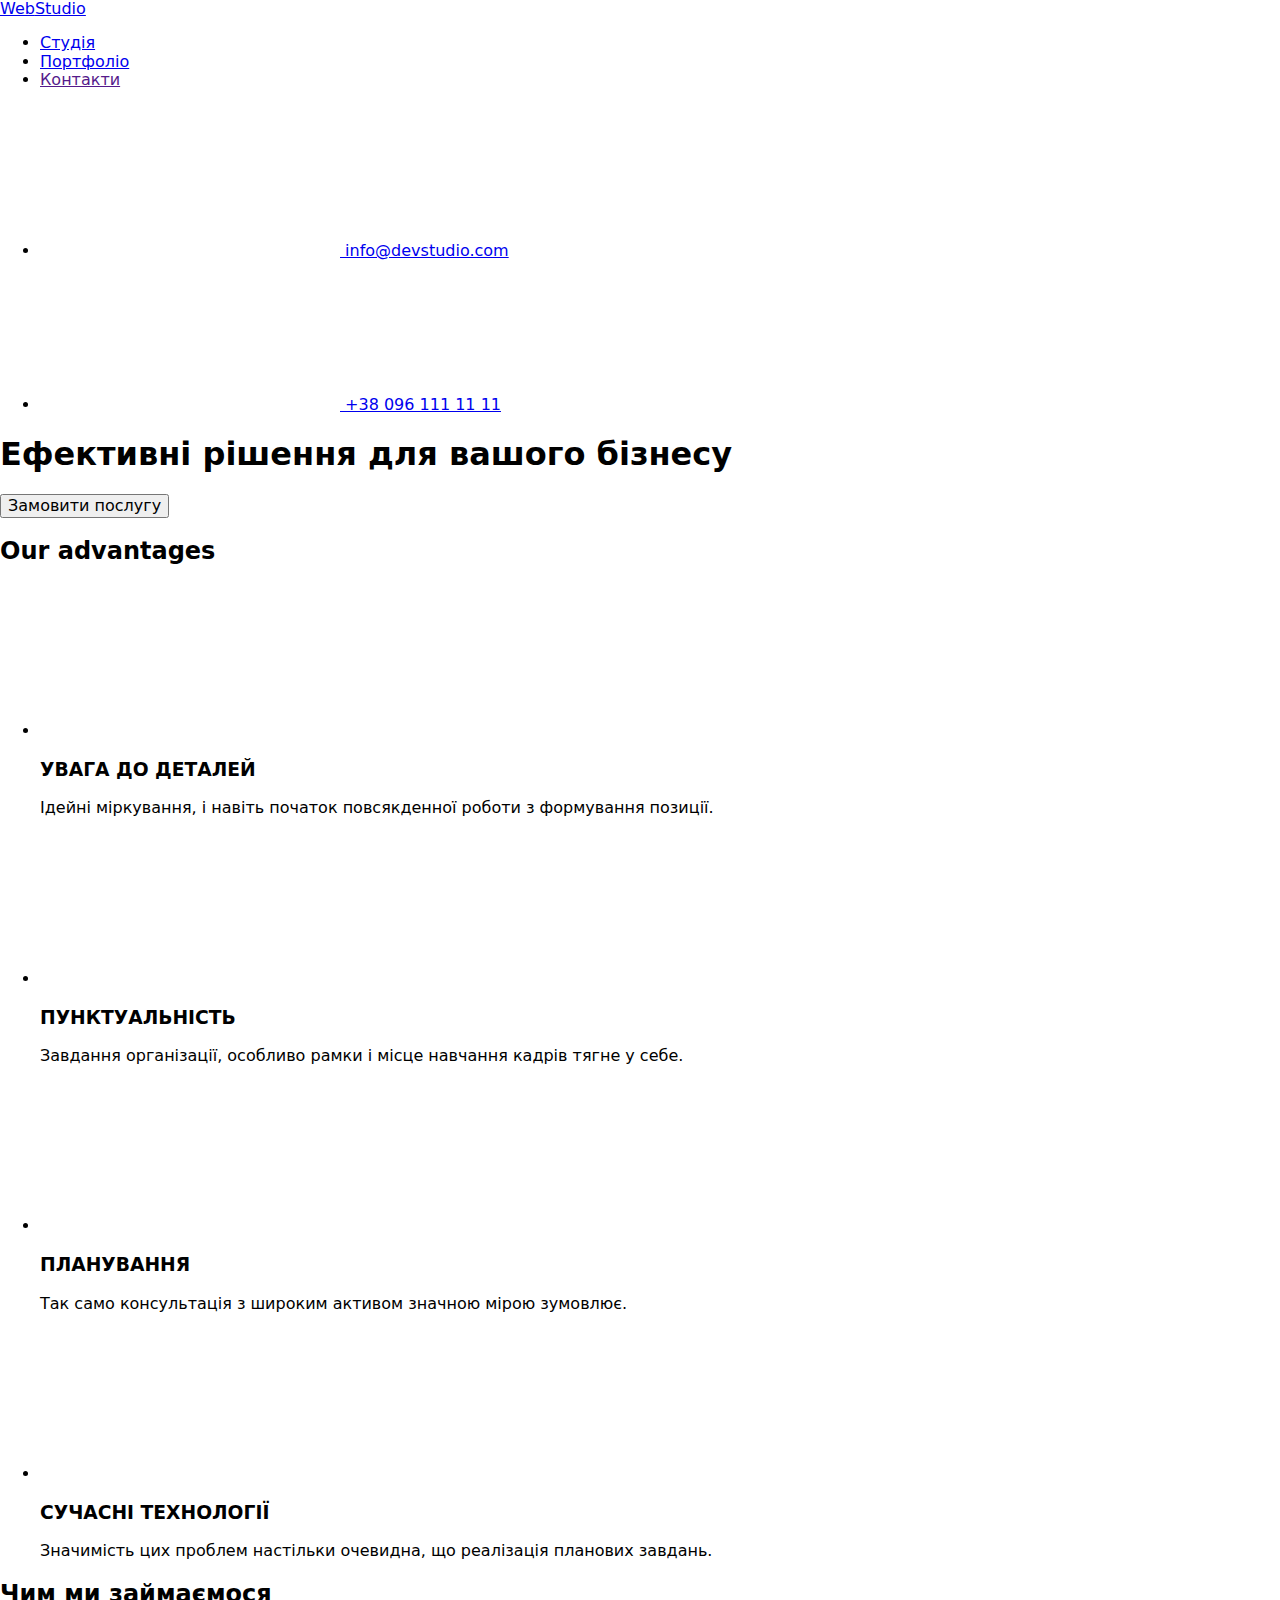
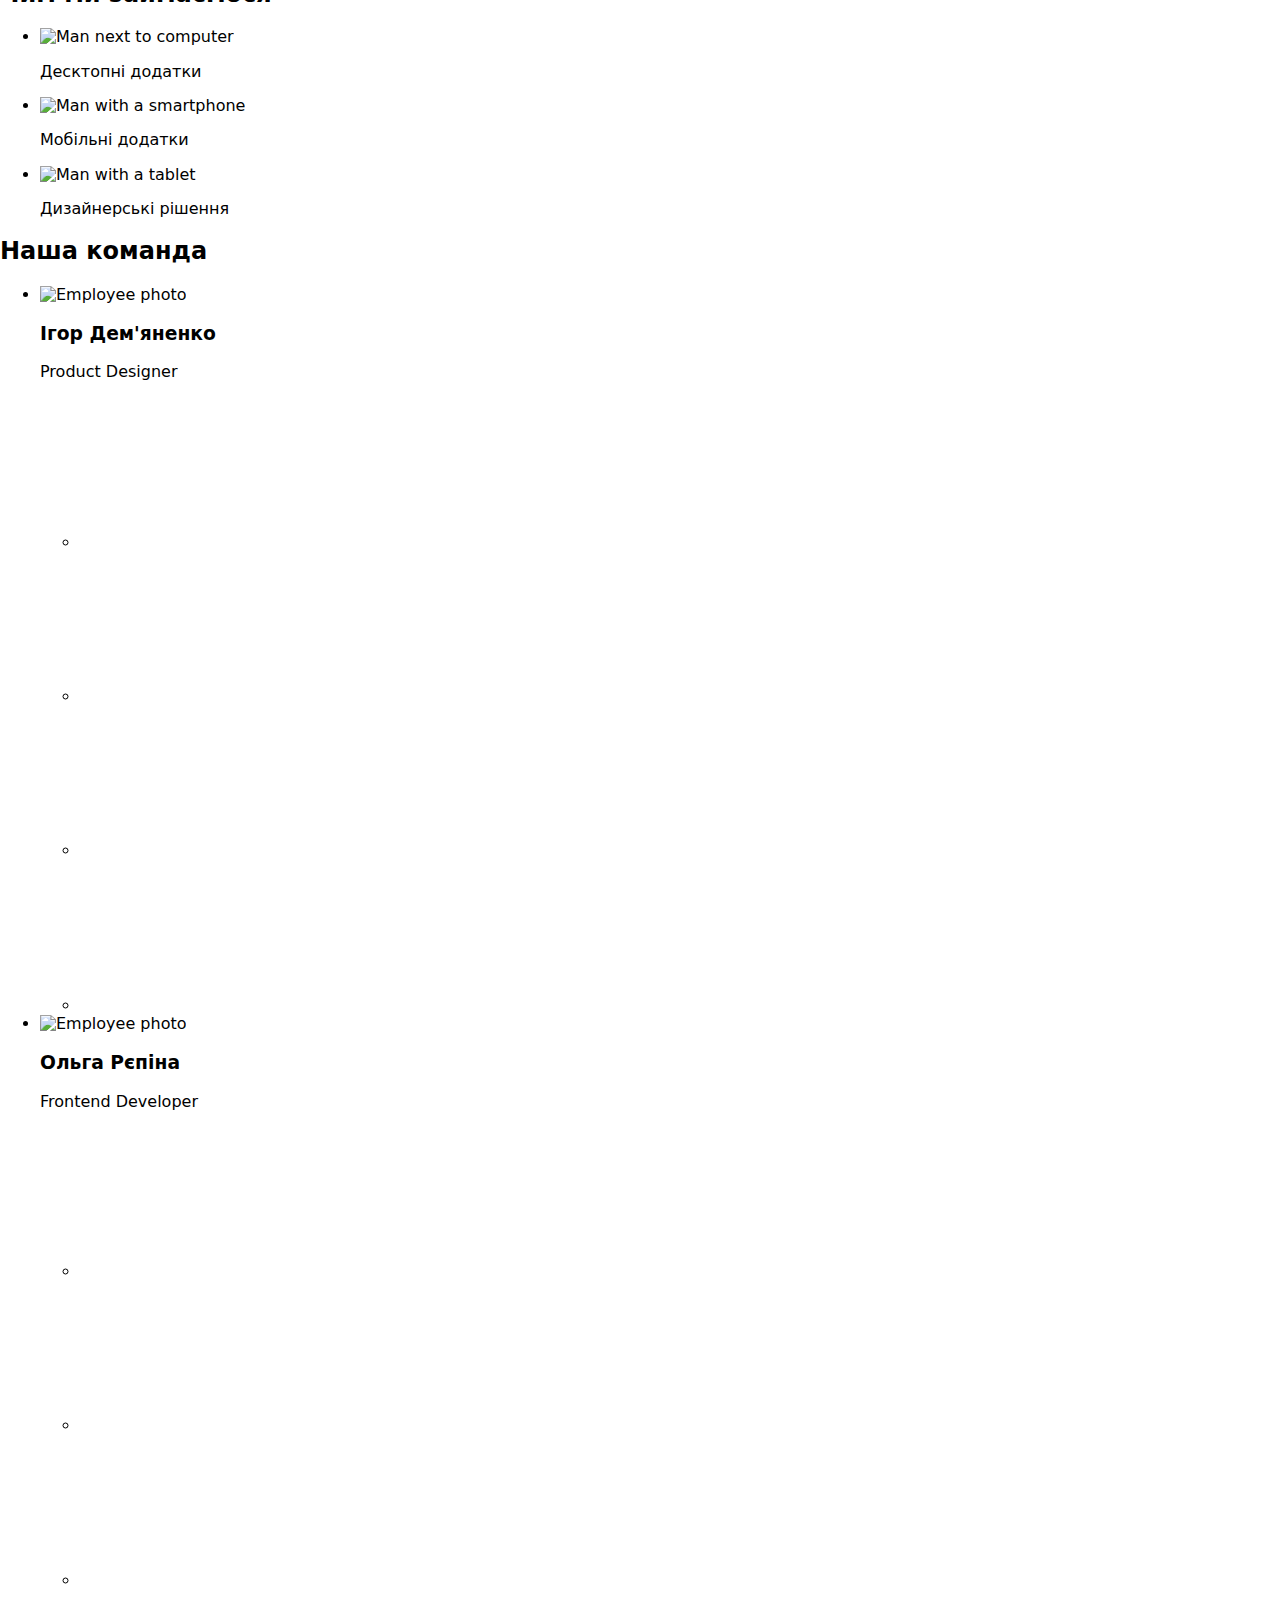
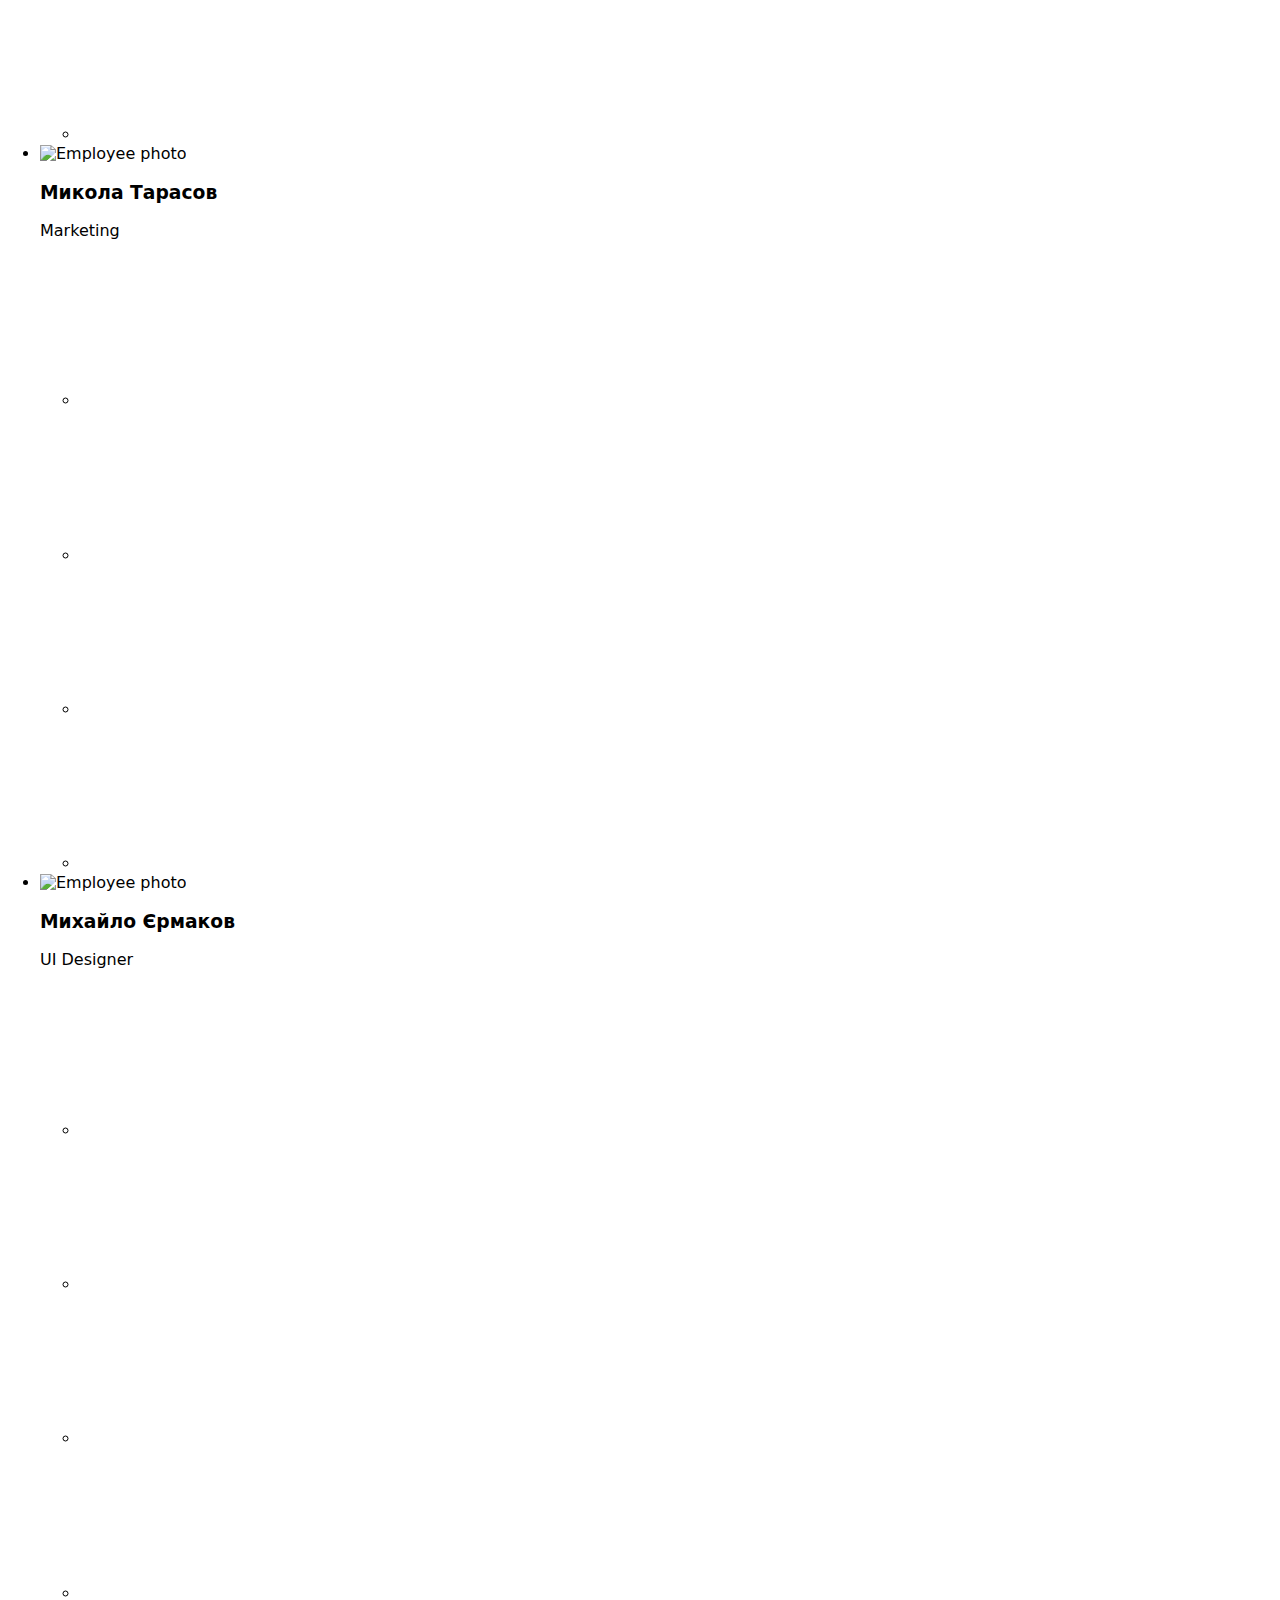
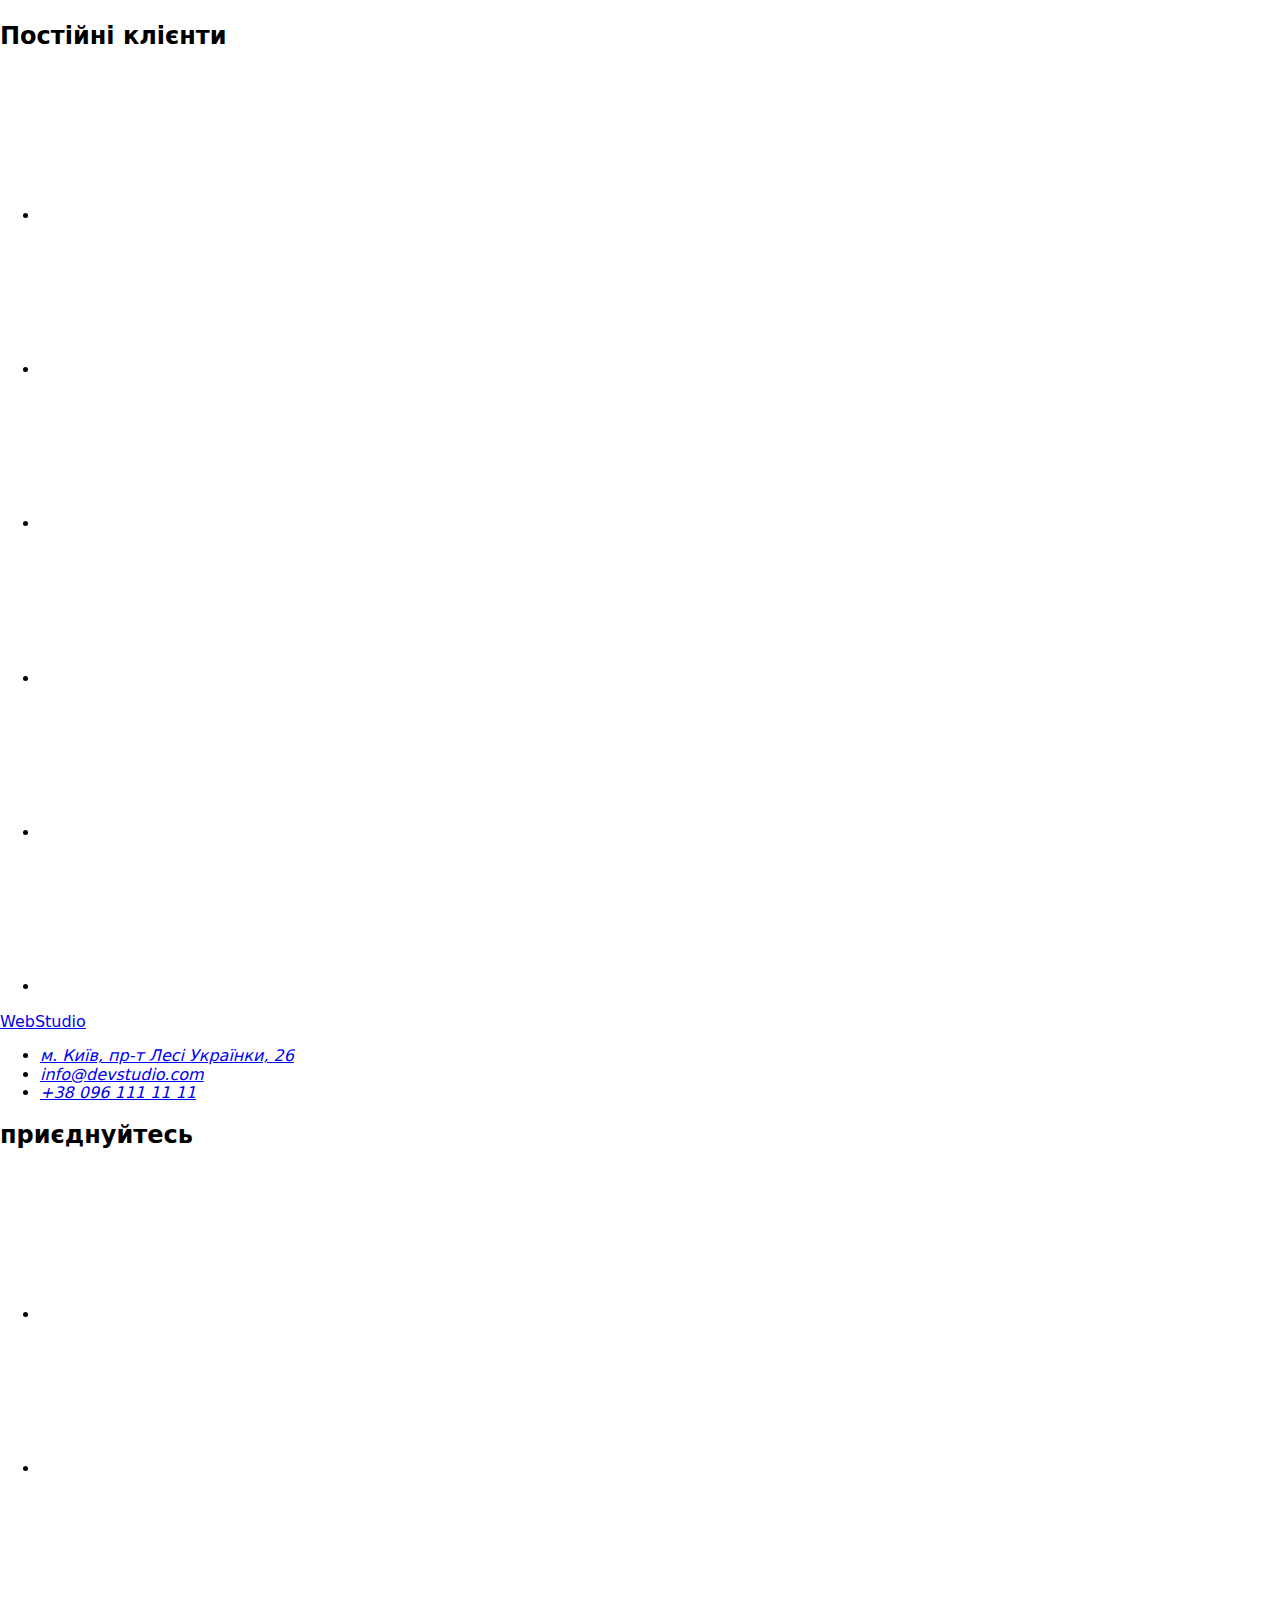
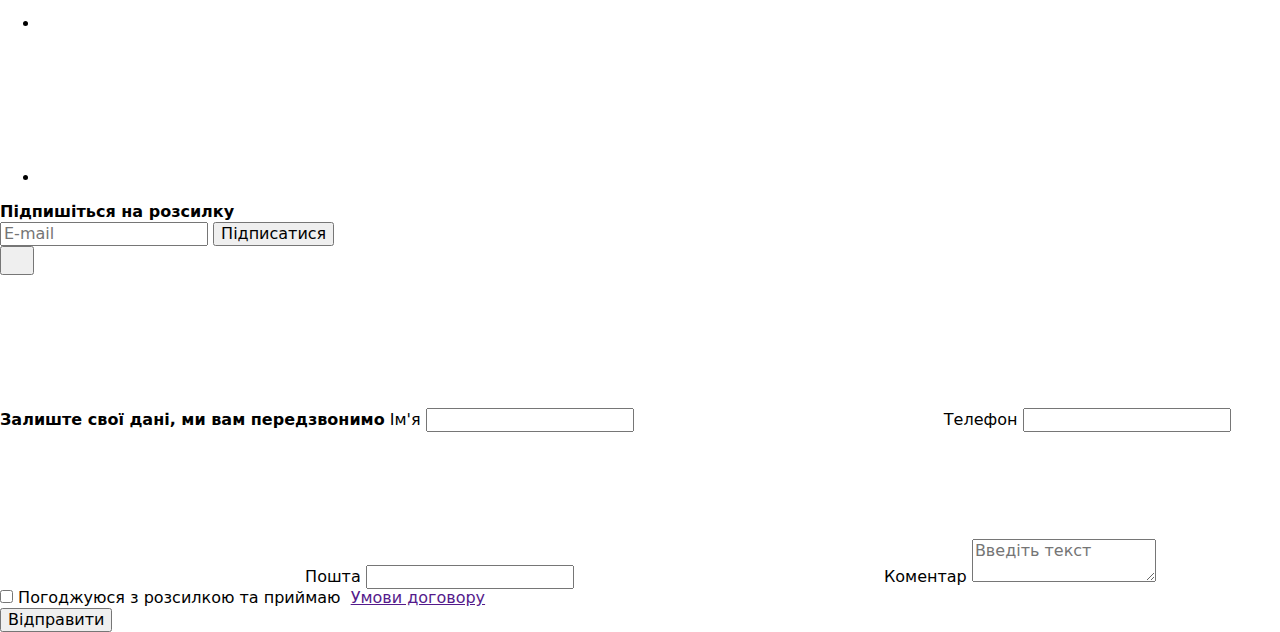
==== index.html @ a7a6271a "Add files via upload" ====
<!DOCTYPE html>
<html lang="uk">
  <head>
    <meta charset="UTF-8" />
    <meta http-equiv="X-UA-Compatible" content="IE=edge" />
    <meta name="viewport" content="width=device-width, initial-scale=1.0" />
    <title>Web Studio</title>
    <link href="https://fonts.googleapis.com/css2?family=Raleway:wght@700&family=Roboto:wght@400;500;700;900&display=swap" rel="stylesheet">
    <link rel="stylesheet" href="https://cdnjs.cloudflare.com/ajax/libs/modern-normalize/1.1.0/modern-normalize.min.css">
    <link rel="stylesheet" href="./css/styles.css">
  </head>
  <body>
    <header class="header">
      <div class="container flex-added">
      <nav class="flex-added">
          <a lang="en" class="logo" href="./index.html">Web<span class="logo-part">Studio</span></a>
        <ul class="nav-site">
          <li class="nav-site-item"><a class="nav-site-link current" href="./index.html">Студія</a></li>
          <li class="nav-site-item"><a class="nav-site-link" href="./portfolio.html">Портфоліо</a></li>
          <li class="nav-site-item"><a class="nav-site-link" href="">Контакти</a></li>
        </ul>
      </nav>
      <ul class="contacts">
        <li class="contacts-item"><a class="contacts-text" href="mailto:info@devstudio.com">
          <svg class="contacts-envelope">
            <use href="./images/sprite.svg#icon-icon-envelope"></use>
          </svg> 
          info@devstudio.com </a></li>
        <li class="contacts-item"><a class="contacts-text" href="tel:+380961111111">
          <svg class="contacts-smartphone">
            <use href="./images/sprite.svg#icon-icon-smartphone"></use>
          </svg>
          +38 096 111 11 11</a></li>
      </ul>
        </div>
    </header>
      
    <main>
      <section class="hero">
        <div class="container">
        <h1 class="hero-title">Ефективні рішення для вашого бізнесу</h1>
        <button class="hero-btn pointer" type="button" data-modal-open>Замовити послугу</button>
      </div>
      </section>

      <section class="advantages-section">
        <div class="container">
        <h2 class="section-title hidden">Our advantages</h2>
        
        <ul class="advantages">
          <li class="advantages-item">
            <div class="advantages-icons">
              <svg class="advantages-icons-item">
                <use href="./images/sprite.svg#icon-antenna-1-1"></use>
              </svg>
            </div>
          
            <h3 class="advantages-title">УВАГА ДО ДЕТАЛЕЙ</h3>
            <p class="advantages-text">
              Ідейні міркування, і навіть початок повсякденної роботи з
              формування позиції.
            </p>
          </li>
          <li class="advantages-item">
            <div class="advantages-icons">
              <svg class="advantages-icons-item">
                <use href="./images/sprite.svg#icon-icon-clock"></use>
              </svg>
            </div>
           
            <h3 class="advantages-title">ПУНКТУАЛЬНІСТЬ</h3>
            <p class="advantages-text">
              Завдання організації, особливо рамки і місце навчання кадрів тягне
              у себе.
            </p>
          </li>
          <li class="advantages-item">
            <div class="advantages-icons">
             <svg class="advantages-icons-item">
              <use href="./images/sprite.svg#icon-icon-diagram"></use>
             </svg>
            </div>
            <h3 class="advantages-title">ПЛАНУВАННЯ</h3>
            <p class="advantages-text">
              Так само консультація з широким активом значною мірою зумовлює.
            </p>
          </li>
          <li class="advantages-item">
              <div class="advantages-icons">
              <svg class="advantages-icons-item">
                 <use href="./images/sprite.svg#icon-icon-astronaut"></use>
               </svg>
            </div>
            <h3 class="advantages-title">СУЧАСНІ ТЕХНОЛОГІЇ</h3>
            <p class="advantages-text">
              Значимість цих проблем настільки очевидна, що реалізація планових
              завдань.
            </p>
          </li>
        </ul>
      </div>
      </section>

      <section class="section">
        <div class="container">
        <h2 class="section-title">Чим ми займаємося</h2>
        <ul class="deal-list">
          <li class="deal-list-item">
            <div class="deal-image-wrap">
              <img
              src="./images/img1.jpg"
              width="370"
              height="294"
              alt="Man next to computer"
            />
             <div class="deal-image-thumb">
               <p class="deal-image-text">Десктопні додатки</p>  
             </div>
            </div>
          </li>
          <li class="deal-list-item">
            <div class="deal-image-wrap">
            <img
              src="./images/img2.jpg"
              width="370"
              height="294"
              alt="Man with a smartphone "
            />
             <div class="deal-image-thumb">
              <p class="deal-image-text">Мобільні додатки</p>  
             </div>
            </div>
          </li>
          <li class="deal-list-item">
            <div class="deal-image-wrap">
            <img
              src="./images/img3.jpg"
              width="370"
              height="294"
              alt="Man with a tablet"
            />
             <div class="deal-image-thumb">
              <p class="deal-image-text">Дизайнерські рішення</p>  
             </div>
           </div>
          </li>
        </ul>
        </div>
      </section>
     
      <section class=" section team-sect">
        <div class="container">
        <h2 class="section-title title-team">Наша команда</h2>
        <ul class="team">
          <li class="team-item">
            <img class="team-image"
              src="./images/ph1.jpg"
              width="270"
              height="260"
              alt="Employee photo"
            />
            <div class="team-content">
              <h3 class="team-name">Ігор Дем'яненко</h3>
            <p class="team-position" lang="en">Product Designer</p>
             <ul class="team-icons">
              <li class="team-icons-item">
                <a class="team-icons-link" href="">
                  <svg class="icons-item-pict">
                    <use href="./images/sprite.svg#icon-instagram-2"></use>
                  </svg>
                </a>
              </li>
              <li class="team-icons-item">
                <a class="team-icons-link" href="">
                  <svg class="icons-item-pict">
                    <use href="./images/sprite.svg#icon-icon-twitter"></use>
                  </svg> 
                </a>
              </li>
              <li class="team-icons-item">
                <a class="team-icons-link" href=""><svg class="icons-item-pict">
                  <use href="./images/sprite.svg#icon-icon-facebook"></use>
                </svg> </a>
              </li>
              <li class="team-icons-item">
                <a class="team-icons-link" href=""><svg class="icons-item-pict">
                  <use href="./images/sprite.svg#icon-icon-linkedin"></use>
                </svg> </a>
              </li>
             </ul>
            </div>
          </li>
          
          <li class="team-item">
            <img class="team-image"
              src="./images/ph2.jpg"
              width="270"
              height="260"
              alt="Employee photo"
            />
            <div class="team-content">
              <h3 class="team-name">Ольга Рєпіна</h3>
            <p class="team-position" lang="en">Frontend Developer</p>
            <ul class="team-icons">
              <li class="team-icons-item">
                <a class="team-icons-link" href="">
                  <svg class="icons-item-pict">
                    <use href="./images/sprite.svg#icon-instagram-2"></use>
                  </svg>
                </a>
              </li>
              <li class="team-icons-item">
                <a class="team-icons-link" href="">
                  <svg class="icons-item-pict">
                    <use href="./images/sprite.svg#icon-icon-twitter"></use>
                  </svg> 
                </a>
              </li>
              <li class="team-icons-item">
                <a class="team-icons-link" href=""><svg class="icons-item-pict">
                  <use href="./images/sprite.svg#icon-icon-facebook"></use>
                </svg> </a>
              </li>
              <li class="team-icons-item">
                <a class="team-icons-link" href=""><svg class="icons-item-pict">
                  <use href="./images/sprite.svg#icon-icon-linkedin"></use>
                </svg> </a>
              </li>
            </ul>
           </div>
           </li>
          
         <li class="team-item">
            <img class="team-image"
              src="./images/ph3.jpg"
              width="270"
              height="260"
              alt="Employee photo"
            />
            <div class="team-content">
              <h3 class="team-name">Микола Тарасов</h3>
            <p class="team-position" lang="en">Marketing</p>
            <ul class="team-icons">
              <li class="team-icons-item">
                <a class="team-icons-link" href="">
                  <svg class="icons-item-pict">
                    <use href="./images/sprite.svg#icon-instagram-2"></use>
                  </svg>
                </a>
              </li>
              <li class="team-icons-item">
                <a class="team-icons-link" href="">
                  <svg class="icons-item-pict">
                    <use href="./images/sprite.svg#icon-icon-twitter"></use>
                  </svg> 
                </a>
              </li>
              <li class="team-icons-item">
                <a class="team-icons-link" href=""><svg class="icons-item-pict">
                  <use href="./images/sprite.svg#icon-icon-facebook"></use>
                </svg> </a>
              </li>
              <li class="team-icons-item">
                <a class="team-icons-link" href=""><svg class="icons-item-pict">
                  <use href="./images/sprite.svg#icon-icon-linkedin"></use>
                </svg> </a>
              </li>
            </ul>
           </div>
          </li>
         
          <li class="team-item">
            <img class="team-image"
              src="./images/ph4.jpg"
              width="270"
              height="260"
              alt="Employee photo"
            />
            <div class="team-content">
              <h3 class="team-name">Михайло Єрмаков</h3>
            <p class="team-position" lang="en">UI Designer</p>
             <ul class="team-icons">
              <li class="team-icons-item">
                <a class="team-icons-link" href="">
                  <svg class="icons-item-pict">
                    <use href="./images/sprite.svg#icon-instagram-2"></use>
                  </svg>
                </a>
              </li>
              <li class="team-icons-item">
                <a class="team-icons-link" href="">
                  <svg class="icons-item-pict">
                    <use href="./images/sprite.svg#icon-icon-twitter"></use>
                  </svg> 
                </a>
              </li>
              <li class="team-icons-item">
                <a class="team-icons-link" href=""><svg class="icons-item-pict">
                  <use href="./images/sprite.svg#icon-icon-facebook"></use>
                </svg> </a>
              </li>
              <li class="team-icons-item">
                <a class="team-icons-link" href=""><svg class="icons-item-pict">
                  <use href="./images/sprite.svg#icon-icon-linkedin"></use>
                </svg> </a>
              </li>
            </ul>
           </div>
          </li>
        </ul>
      </div>
      </section>
      
      <section class="section">
        <div class="container">
          <h2 class="section-title">Постійні клієнти</h2>
          <ul class="clients-list"> 
            <li class="clients-list-item">
              <a class="clients-list-link" href="">
                <svg class="item-logo">
                  <use href="./images/sprite.svg#icon-icon-client1"></use>
                </svg>
              </a>
            </li>
            <li class="clients-list-item">
              <a class="clients-list-link" href="">
                <svg class="item-logo">
                  <use href="./images/sprite.svg#icon-icon-client2"></use>
                </svg>
              </a>
            </li>
            <li class="clients-list-item">
              <a class="clients-list-link" href="">
                <svg class="item-logo">
                  <use href="./images/sprite.svg#icon-icon-client3"></use>
                </svg>
              </a>
            </li>
            <li class="clients-list-item">
              <a class="clients-list-link" href="">
                <svg class="item-logo">
                  <use href="./images/sprite.svg#icon-icon-client4"></use>
                </svg>
              </a>
            </li>
            <li class="clients-list-item">
              <a class="clients-list-link" href="">
                <svg class="item-logo">
                  <use href="./images/sprite.svg#icon-icon-client5"></use>
                </svg>
              </a>
            </li>
            <li class="clients-list-item">
              <a class="clients-list-link" href="">
                <svg class="item-logo">
                  <use href="./images/sprite.svg#icon-icon-client6"></use>
                </svg>
              </a>
            </li>
          </ul>
        </div>
     </section>
    </main>

    <footer class="footer">
      <div class="container footer-main ">
        <div class="footer-contacts">
          <a lang="en" class="logo footer-logo " href="./index.html">Web<span class="logo-part-bottom">Studio</span></a>
          <address>  
          <ul class="adress-list">
              <li class="adress-list-item">
                <a class="address-location"
                  href="https://goo.gl/maps/1TbnPT3aEC4T48xM6"
                  target="_blank"
                  rel="noopener noreferrer"
                  > м. Київ, пр-т Лесі Українки, 26</a
                >
              </li>
              <li class="adress-list-item"><a class="address-mail" href="mailto:info@devstudio.com">info@devstudio.com</a></li>
              <li class="adress-list-item"><a class="address-tel" href="tel:+380961111111">+38 096 111 11 11</a></li>
            </ul>
          </address>
        </div>
        <div class="footer-social">
          <h2 class="footer-social-title">приєднуйтесь</h2>
          <ul class="footer-social-list">
            <li class="footer-social-item">
              <a href="" class="footer-social-link">
                <svg class="footer-social-logo">
                  <use href="./images/sprite.svg#icon-instagram-2"></use>
                </svg>
              </a>
            </li>
            <li class="footer-social-item">
              <a href="" class="footer-social-link">
                <svg class="footer-social-logo">
                  <use href="./images/sprite.svg#icon-icon-twitter"></use>
                </svg>
              </a>
            </li>
            <li class="footer-social-item">
              <a href="" class="footer-social-link">
                <svg class="footer-social-logo">
                  <use href="./images/sprite.svg#icon-icon-facebook"></use>
                </svg>
              </a>
            </li>
            <li class="footer-social-item">
              <a href="" class="footer-social-link">
                <svg class="footer-social-logo">
                  <use href="./images/sprite.svg#icon-icon-linkedin"></use>
                </svg>
              </a>
            </li>
          </ul>
        </div>
        <div class="footer-subscribe">
        <b class="footer-subscribe-call"> Підпишіться на розсилку</b>
        <form class="footer-form">
            <input class="footer-form-input" type="email" name="subscribe-email" placeholder="E-mail">
          <button class="footer-form-btn" type="submit">
            Підписатися</button>
        </form>
      </div>
    </div> 
    </footer>
                                      <!-- backdrop modal window -->
<div class="backdrop is-hidden" data-modal>
  <div class="modal">
   <button type="button" class="modal-close-btn"  data-modal-close >
     <svg class="modal-close-icon" width="18" height="18"> 
      <use href="./images/sprite.svg#icon-close-black"></use>
     </svg>
   </button>
   <form class="form-contact">
    <b class="form-title">Залиште свої дані, ми вам передзвонимо</b>
    <label class="form-field">
     <span class="form-contact-inscription">Ім'я</span>
     <span class="form-field-input-wrapper">
     <input class="form-input" name="user-name" type="text" required>
     <svg class="form-input-icon">
       <use href="./images/sprite.svg#icon-person-black-18dp-1"></use>
     </svg>
     </span>
    </label>
     <label class="form-field">
       <span class="form-contact-inscription">Телефон</span>
       <span class="form-field-input-wrapper">
       <input class="form-input" name="user-tel" type="tel">
       <svg class="form-input-icon">
         <use href="./images/sprite.svg#icon-phone-black-18dp-1"></use>
       </svg>
       </span> 
     </label>
     <label class="form-field">
       <span class="form-contact-inscription">Пошта</span>
       <span class="form-field-input-wrapper">
       <input class="form-input" name="user-email" type="email">
       <svg class="form-input-icon">
         <use href="./images/sprite.svg#icon-email-black-18dp-1"></use>
       </svg>
     </span>
     </label>
    <label class="form-field-message">
     <span class="form-contact-inscription">Коментар</span>
     <textarea class="form-user-message" name="user-message" placeholder="Введіть текст"></textarea>
    </label>
    <div class="form-agreement-wrapper">
     <input class="form-agreement-input hidden" id="form-agreement" name="user-policy" type="checkbox" value="Погоджуюсь" required>
     <label class="form-agreement-field" for="form-agreement">
       <span class="form-agreement-text">Погоджуюся з розсилкою та приймаю&nbsp; <a href=""><span class="form-agreement-text-part">Умови договору</span></a></span>
     </label>
   </div>
  
     <button type="submit" class="form-btn pointer">
       Відправити
     </button>
   </form>
  </div>
</div>
<script src="./js/modal.js"></script>
  </body>
</html>
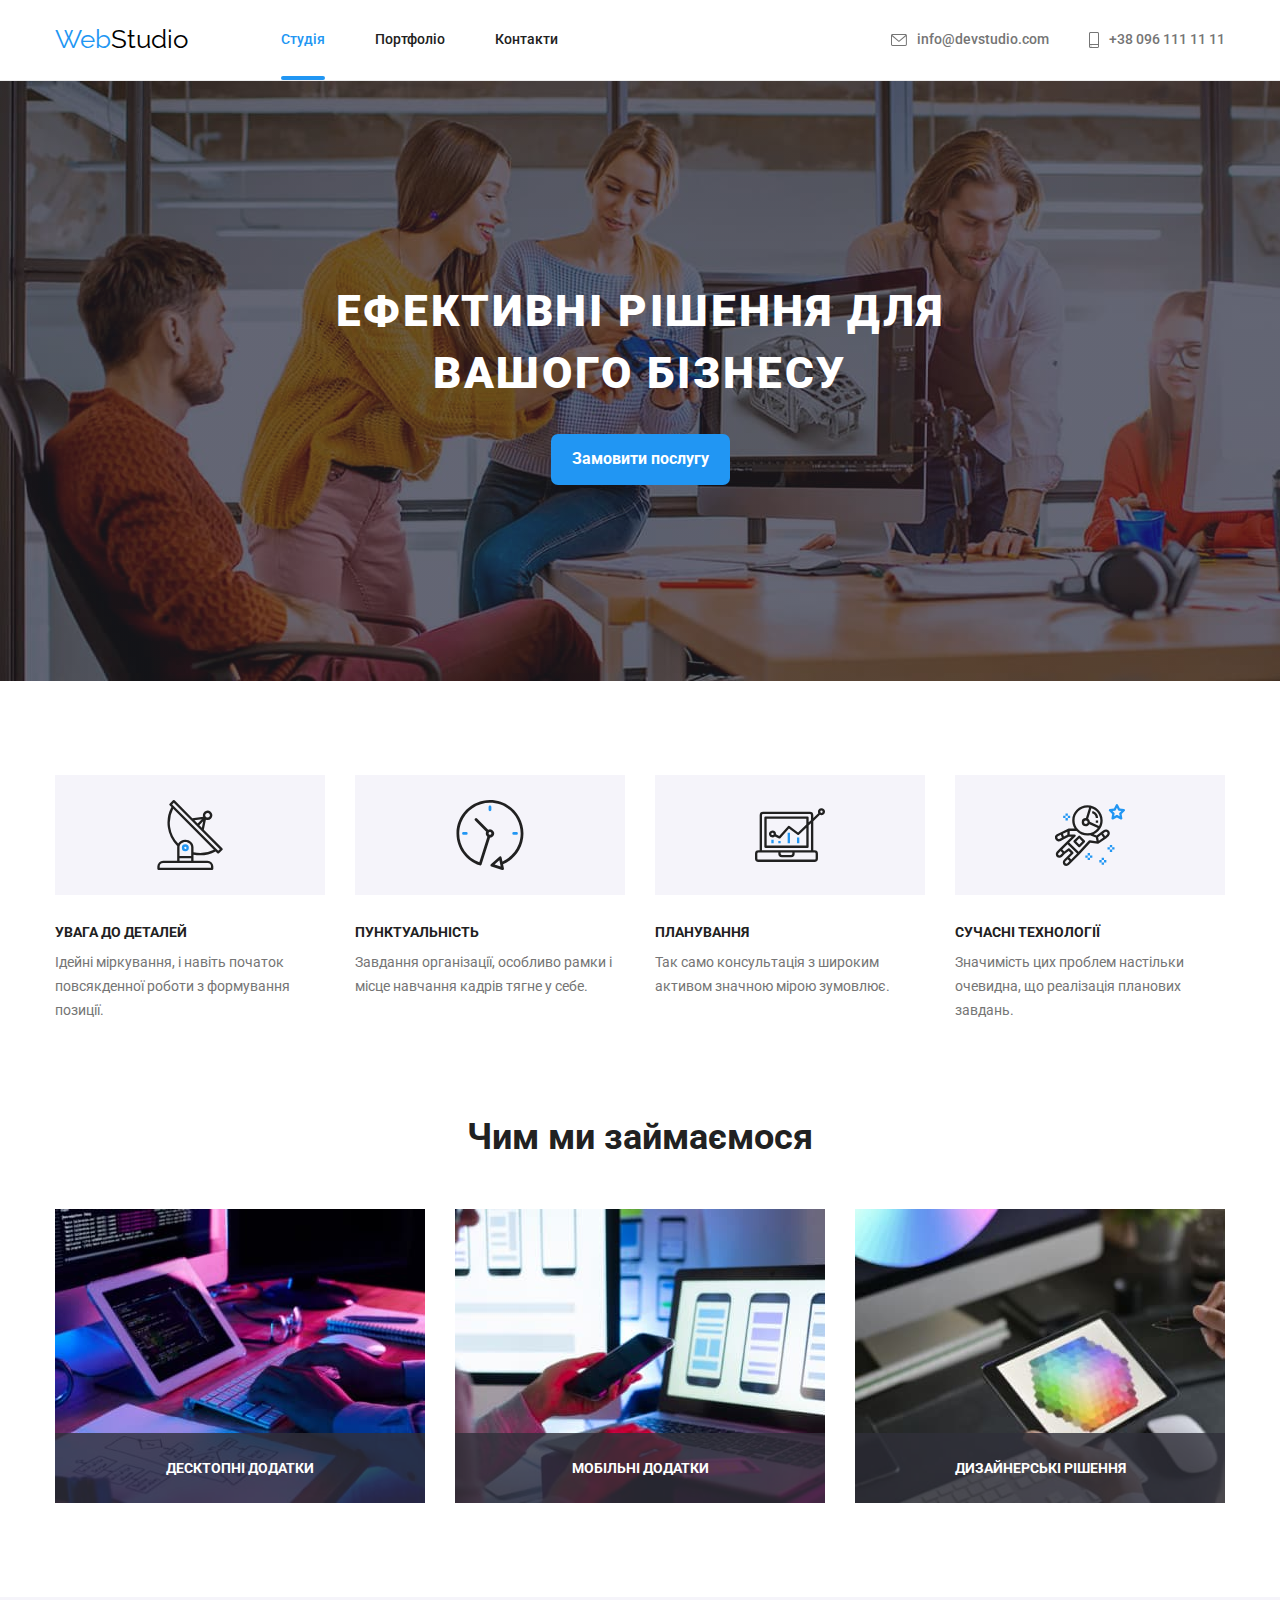
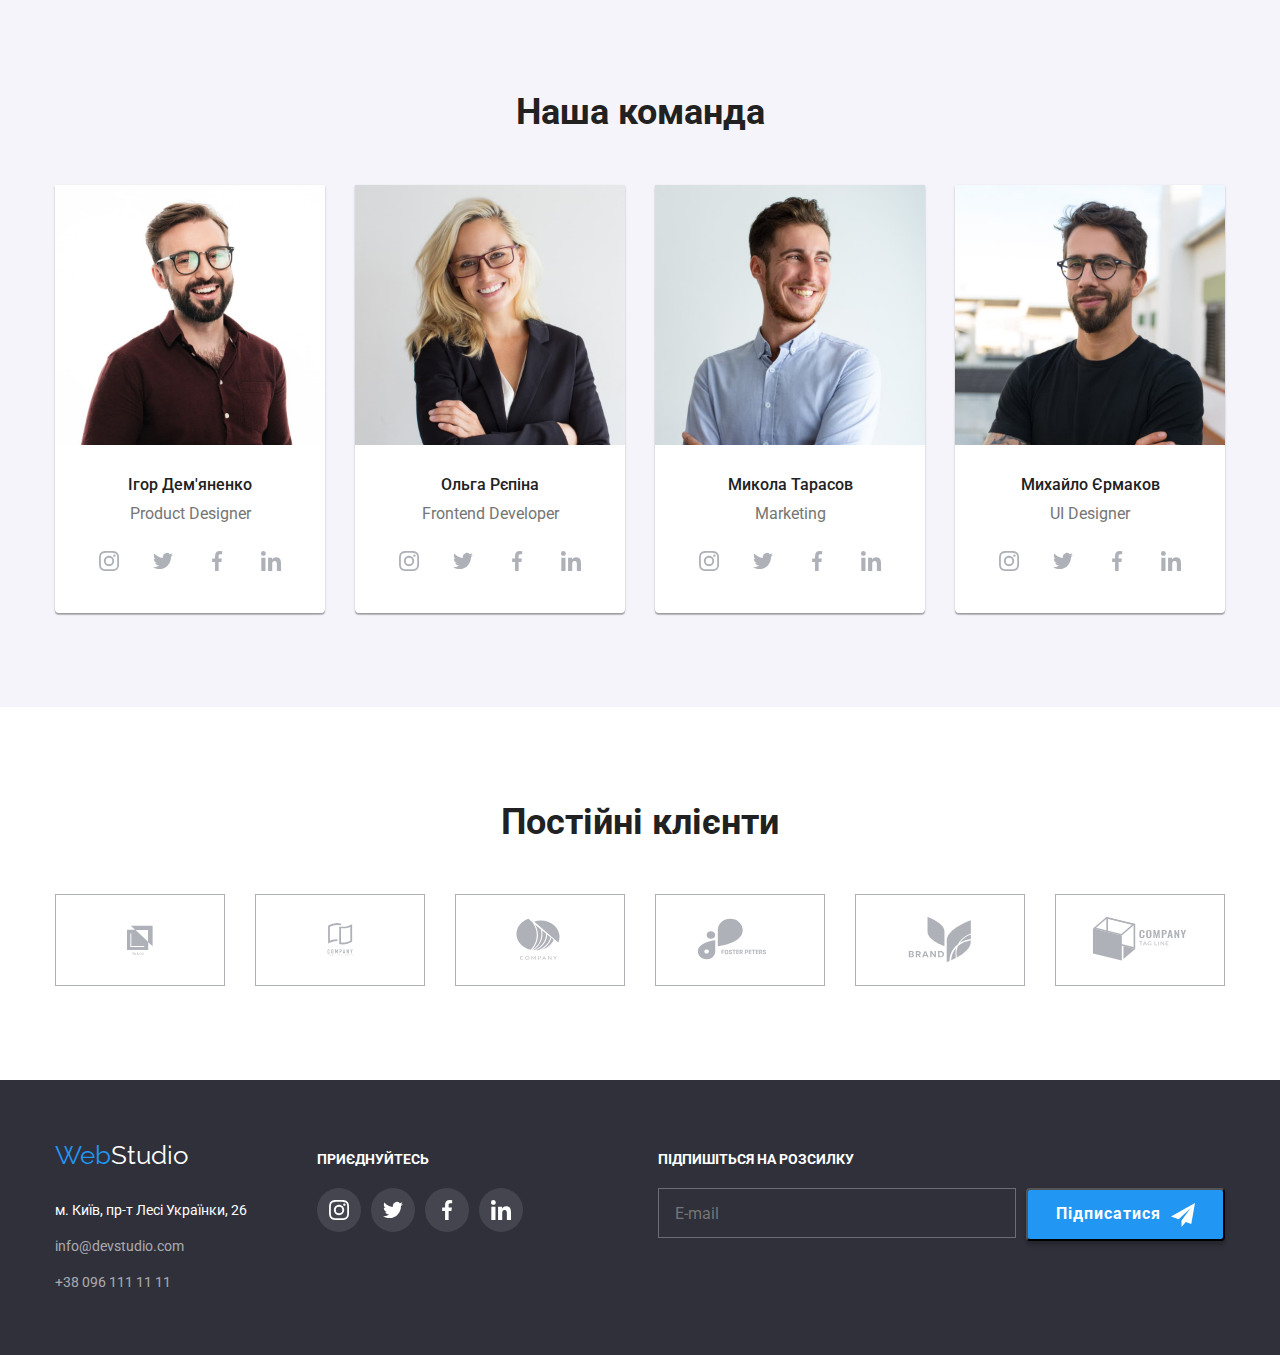
==== commit d33f5bd1: "bem" ====
--- a/index.html
+++ b/index.html
@@ -148,9 +148,9 @@
         </div>
       </section>
      
-      <section class=" section team-sect">
-        <div class="container">
-        <h2 class="section-title title-team">Наша команда</h2>
+      <section class="section-team">
+        <div class="section-team__container">
+        <h2 class="section-team__title">Наша команда</h2>
         <ul class="team">
           <li class="team-item">
             <img class="team-image"
@@ -310,8 +310,10 @@
         </ul>
       </div>
       </section>
-      
-      <section class="section">
+                            <!-- En of team section -->
+     
+     
+                            <section class="section">
         <div class="container">
           <h2 class="section-title">Постійні клієнти</h2>
           <ul class="clients-list"> 
--- a/css/styles.css
+++ b/css/styles.css
@@ -0,0 +1,905 @@
+/* main color #757575;
+  */
+/* seconady color #212121;
+*/
+/* white  #FFFFFF */
+/* accent */
+/* blue  #2196F3 */
+:root {
+--primary-text-color: #757575;
+--secondary-text-color: #212121;
+--accent-text-color: #2196F3;
+--white-color: #ffffff;  
+}
+body {
+background-color: #FFFFFF;
+color: var(--primary-text-color);
+font-family: 'Roboto', sans-serif;
+}
+p, ul, ol,
+h1,
+h2,
+h3,
+h4,
+h5,
+h6 {
+  margin-top: 0;
+  margin-bottom: 0;
+ }
+ul {
+  list-style: none;
+  padding: 0;
+  margin: 0;
+}
+img {
+  display: block;
+}
+.pointer {
+  cursor: pointer;
+}
+.flex-added { 
+  display: flex;
+  align-items: center;
+} 
+
+                                     /* header */
+.header {
+  border-bottom: 1px solid #ececec;
+}   
+.logo {
+display:inline-block;
+font-family: 'Raleway', sans-serif;
+font-size: 26px;
+line-height: 1.2;
+color: var(--accent-text-color);
+text-decoration: none;
+}
+.logo-part {
+color: #000000; 
+}
+.nav-site {
+  display:flex;
+  margin-left: 93px;
+}
+
+.nav-site-item:not(:last-child) {
+  margin-right: 50px;
+}
+.contacts-envelope {
+width: 16px;
+height: 12px;
+margin-right: 10px;
+transition: fill 250ms cubic-bezier(0.4, 0, 0.2, 1);
+fill: currentColor;
+}
+.contacts-envelope:hover, 
+.contacts-envelope:focus {
+  fill: var(--accent-text-color);
+}  
+.contacts-smartphone {
+  width: 10px;
+  height: 16px;
+  margin-right: 10px;
+  transition: fill 250ms cubic-bezier(0.4, 0, 0.2, 1);
+  fill: currentColor;
+}
+.contacts-smartphone:hover,
+.contacts-smartphone:focus {
+fill: var(--accent-text-color);
+}
+.nav-site-link {
+position: relative;
+display: block;  
+padding-top: 32px;
+padding-bottom: 32px;
+font-family: inherit; 
+font-weight: 500;
+font-size: 14px;
+line-height: 1.14;
+color: var(--secondary-text-color);
+transition: color 250ms cubic-bezier(0.4, 0, 0.2, 1);
+text-decoration:none;
+}
+
+.nav-site-link::after {
+  position: absolute;
+  left: 0;
+  bottom: 0;
+  content: "";
+  display: block;
+  width: 100%;
+  height: 4px;
+  background-color: var(--accent-text-color);
+  border-radius: 2px;
+  opacity: 0;
+}
+
+.nav-site-link.current::after {
+opacity: 1;
+}
+.nav-site-link:hover, 
+.nav-site-link:focus  {
+color: var(--accent-text-color);
+}
+.current {
+  color: var(--accent-text-color);
+}
+.contacts {
+  display: flex;
+  margin-left: auto;
+  }
+  /* .contacts .contacts-item + .contacts-item {
+margin-left: 40px;
+  } */
+  .contacts > li:not(:last-child)
+  {margin-right: 40px;
+  }
+.contacts-text {
+  display: flex;
+  align-items: center;
+  font-weight: 500;
+  font-size: 14px;
+  line-height: 1.14;
+  color: var(--primary-text-color);
+  transition: color 250ms cubic-bezier(0.4, 0, 0.2, 1);
+  text-decoration:none;
+}
+.contacts-text:hover, 
+.contacts-text:focus {
+  color: var(--accent-text-color);
+}  
+
+.container {
+  margin: 0 auto;
+  padding-left: 15px;
+  padding-right: 15px;
+  width: 1200px;
+}
+ 
+                                   /* main  */
+.hero { 
+  margin-right: auto;
+  margin-left: auto;
+  padding-top: 200px;
+  padding-bottom: 200px;
+  background-image: linear-gradient(rgba(47, 48, 58, 0.4),
+  rgba(47, 48, 58, 0.4)), url(../images/hero-background.jpg);
+background-color: #212121;
+  text-align: center;
+max-width: 1600px;
+height: 600px;
+/* background-size: или через ширину;??? */
+}  
+.section {
+  padding-top: 94px;
+  padding-bottom: 94px;
+}                                   
+.hero-title {
+  width: 696px;
+  /* text-align: center; */
+  margin: 0 auto 30px;
+font-weight: 900;
+font-size: 44px;
+line-height: 1.4;
+color: #FFFFFF;
+letter-spacing: 0.06em;
+text-transform: uppercase;
+}
+.hero-btn {
+  display: inline-block;
+  padding: 10px 20px;
+  margin-top: 0;
+  margin-bottom: 0;
+  /* height: 50px; */
+  font-family: inherit;
+  font-weight: 700;
+  font-size: 16px;
+  line-height: 1.8;
+  color: var(--white-color);
+  background-color: var(--accent-text-color);
+  border: 1px solid transparent;
+  border-radius: 7px;
+  }
+  .advantages-section {
+    padding-top: 94px;
+    padding-bottom: 0;
+  }
+.section-title {
+  margin-top: 0;
+  margin-bottom: 50px;
+  font-weight: 700;
+  font-size: 36px;
+  line-height: 1.2;
+  color: var(--secondary-text-color);
+  text-align: center; 
+}
+.hidden {
+  position: absolute;
+  width: 1px;
+  height: 1px;
+  margin: -1px;
+  border: 0;
+  padding: 0;
+  white-space: nowrap;
+  clip-path: inset(100%);
+  clip: rect(0 0 0 0);
+  overflow: hidden;
+}
+.advantages {
+  display: flex;
+}
+.advantages .advantages-item + .advantages-item {
+  margin-left: 30px;
+}
+.advantages-item {
+width: 270px;
+}
+.advantages-icons {
+  display: flex;
+  object-fit: contain;
+  justify-content: center;
+  align-items: center;
+  width: 270px;
+  height: 120px;
+  margin-bottom: 30px;
+  background-color: #F5F4FA;
+}
+.advantages-icons-item {
+  width: 70px;
+  height: 70px;
+}
+
+.advantages-title {
+  /* background-color: #fff; */
+  margin-top: 0;
+  margin-bottom: 10px;
+  font-weight: 700;
+  font-size: 14px;
+  line-height: 1.14;
+  color: var(--secondary-text-color);
+  text-transform: uppercase; 
+}
+.advantages-text {
+  margin-bottom: 0px;
+  margin-top: 0;
+  font-size: 14px;
+  line-height: 1.7; 
+}
+
+.deal-list {
+  display: flex;
+  justify-content: center;
+}
+.deal-image-wrap {
+  position: relative;
+}
+.deal-image-thumb {
+  position: absolute;
+  display: flex;
+  left: 0;
+  bottom: 0;
+  justify-content: center;
+ align-items: center;
+  width: 370px;
+  height: 70px;
+  background-color: rgba(47, 48, 58, 0.8);;
+}
+.deal-image-text{
+font-family: 'Roboto';
+font-style: normal;
+font-weight: 700;
+font-size: 14px;
+line-height: 1.15;
+text-align: center;
+text-transform: uppercase;
+color: rgba(255, 255, 255, 1);
+}
+.deal-list-item:not(:last-child) {
+margin-right: 30px;
+}
+
+/* .team-sect {background-color: #F5F4FA;
+  margin-right: auto;
+  margin-left: auto;
+}  */
+/* .title-team {
+  margin-top: 0;
+  margin-bottom: 50px;
+  } */
+  .team {
+    display: flex;
+    justify-content: center;
+    margin-top: 0;
+  }
+  .team-item {
+    background-color: #ffffff;
+    box-shadow: 0px 1px 3px rgba(0, 0, 0, 0.12), 0px 1px 1px rgba(0, 0, 0, 0.14), 0px 2px 1px rgba(0, 0, 0, 0.2);
+    border-radius: 0px 0px 4px 4px;
+  }
+  .team-item:not(:last-child) {
+    margin-right: 30px;
+  }
+  .team-image {
+    margin-top: 0;
+    margin-bottom: 0;
+  }
+  .team-content {
+    padding-top: 30px;
+    padding-bottom: 30px;
+  }
+  
+.team-name {
+  margin-top: 0;
+  margin-bottom: 10px;
+  font-weight: 500;
+  font-size: 16px;
+  line-height: 1.2;
+  color: var(--secondary-text-color);
+  text-align: center;
+}
+.team-position {
+  margin-top: 0;
+  margin-bottom: 16px;
+  font-size: 16px;
+  line-height: 1.2;
+  text-align: center;
+}
+.team-icons {
+  display: flex;
+  margin: 0 auto;
+  width: 206px;
+  height: 44px;
+}
+.team-icons-item {
+  display: flex;
+  width: 44px;
+  height: 44px;
+  justify-content: center;
+  align-items: center;
+
+}
+.team-icons-item + .team-icons-item {
+  margin-left: 10px;
+}
+.team-icons-link {
+  display: flex;
+  width: 100%;
+  height: 100%;
+  justify-content: center;
+  align-items: center;
+  border-radius: 50%;
+  transition: background-color 250ms cubic-bezier(0.4, 0, 0.2, 1);
+}
+.team-icons-link:hover,
+.team-icons-link:focus {
+  background-color: var(--accent-text-color);
+}
+.icons-item-pict {
+width: 20px;
+height: 20px;
+fill: #AFB1B8;
+transition: fill 250ms cubic-bezier(0.4, 0, 0.2, 1);
+}
+.team-icons-link:hover .icons-item-pict,
+.team-icons-link:focus .icons-item-pict {
+  fill: #ffffff;
+}
+
+.clients-list {
+  display:flex;
+}
+.clients-list-item {
+  display: flex;
+ justify-content: center;
+  align-items: center;
+  width: 170px;
+  height: 92px;
+  border-radius: 5px;
+}
+.clients-list-item + .clients-list-item {
+  margin-left: 30px;
+}
+.clients-list-link {
+  display: flex;
+  width: 100%;
+  height: 100%;
+  border: 1px solid #AFB1B8;
+  align-items: center;
+  justify-content: center;
+  fill: #AFB1B8;
+  transition: border 250ms cubic-bezier(0.4, 0, 0.2, 1),
+  fill 250ms cubic-bezier(0.4, 0, 0.2, 1);
+  }
+  .clients-list-link:hover,
+  .clients-list-link:focus {
+fill: var(--accent-text-color);
+border: 1px solid #2196F3;
+  }
+.item-logo {
+  width: 106px;
+  height: 60px;
+}
+
+                             /* footer */
+.footer {
+  padding-top: 60px;
+  padding-bottom: 60px;
+ background-color: #2F303A;} 
+ .footer-main {
+  display: flex;
+  align-items:baseline;
+ }
+.footer-logo {
+ margin-top: 0;
+ margin-bottom: 28px; 
+}   
+.footer-contacts {
+  margin-right: 70px;
+}
+.footer-social-title {
+  margin-bottom: 20px;
+font-family: 'Roboto';
+font-style: normal;
+font-weight: 700;
+font-size: 14px;
+line-height: 1.14;
+text-transform: uppercase;
+color:var(--white-color)
+}
+.footer-social-list {
+  display: flex;
+  margin: auto auto;
+  width: 206px;
+  height: 44px;
+}
+.footer-social-item {
+  display: flex;
+  width: 44px;
+  height: 44px;
+  justify-content: center;
+  align-items: center;
+}
+.footer-social-item + .footer-social-item {
+  margin-left: 10px;
+}
+.footer-social-link {
+background-color: rgba(255, 255, 255, 0.1);
+display: flex;
+justify-content: center;
+align-items: center;
+width: 100%;
+height: 100%;
+transition: background-color 250ms cubic-bezier(0.4, 0, 0.2, 1);
+border-radius: 50%;
+}
+.footer-social-link:hover,
+.footer-social-link:focus {
+  background-color: var(--accent-text-color);
+}
+
+.footer-social-logo {
+  width: 20px;
+  height: 20px;
+  fill: #FFFFFF;
+}
+.adress-list-item:not(:last-child) {
+margin-bottom: 12px;
+}                              
+.address-location {
+  margin-bottom: 12px;
+  font-style: normal;
+  font-weight: 400;
+  font-size: 14px;
+  line-height: 1.7;
+  color: var(--white-color);
+  text-decoration: none;
+}
+.logo-part-bottom {
+  color: #FFFFFF;
+}
+.address-mail,
+.address-tel {
+  font-style: normal;
+  font-size: 14px;
+  line-height: 1.7;
+  color: rgba(255, 255, 255, 0.6);
+  text-decoration: none;
+}
+.footer-subscribe {
+  margin-left: auto;
+}
+.footer-subscribe-call {
+  display: inline-block;
+  margin-bottom: 20px;
+  font-style: normal;
+font-weight: 700;
+font-size: 14px;
+line-height: 1.14;
+
+text-transform: uppercase;
+color: #FFFFFF;
+}
+.footer-form {
+  display: flex;
+  /* align-items: flex-end; */
+}
+.footer-form-input {
+  margin-right: 10px;
+  padding-left: 16px;
+  width: 358px;
+  height: 50px;
+  font-style: normal;
+font-weight: 400;
+font-size: 16px;
+line-height: 1.2;
+color: rgba(255, 255, 255, 0.6);
+background-color: rgba(47, 48, 58, 1);
+border: 1px solid rgba(255, 255, 255, 0.3);
+}
+
+.footer-form-btn {
+  display: flex;
+  padding: 10px 28px;
+  font-style: normal;
+  font-weight: 700;
+  font-size: 16px;
+  line-height: 1.8;
+  align-items: center;
+  text-align: center;
+  letter-spacing: 0.06em;
+  color: #FFFFFF;
+  background-color: #2196F3;
+  box-shadow: 0px 4px 4px rgba(0, 0, 0, 0.25);
+border-radius: 4px;
+cursor: pointer;
+}
+.footer-form-btn::after {
+  content: "";
+  margin-left: 10px;
+  width: 24px;
+  height: 24px;
+  background-image: url(../images/icon\ send.svg);
+}
+
+                              /* portolio */                              
+
+.filter {
+  display: flex;
+  justify-content: center;
+  margin-bottom: 50px;
+} 
+ .filter .filter-item + .filter-item {
+    margin-left: 8px;
+  }                               
+.filter-btn {
+ padding: 6px 22px; 
+ font-weight: 500;
+ font-size: 16px;
+ line-height: 1.6;
+ color: var(--secondary-text-color);
+ /* text-align: center;???????????????????*/
+ background-color: #F5F4FA;
+ transition: color 250ms cubic-bezier(0.4, 0, 0.2, 1),
+ background-color 250ms cubic-bezier(0.4, 0, 0.2, 1),
+ box-shadow 250ms cubic-bezier(0.4, 0, 0.2, 1);
+ border: none;
+ border-radius: 4px;
+}
+.filter-btn:hover,
+.filter-btn:focus {
+  color: var(--white-color);
+  background-color: var(--accent-text-color);
+  box-shadow: 0px 3px 1px rgba(0, 0, 0, 0.1),
+   0px 1px 2px rgba(0, 0, 0, 0.08), 0px 2px 2px
+    rgba(0, 0, 0, 0.12);
+}
+.cards {
+  display: flex;
+  flex-wrap: wrap;
+}                   
+.cards a {
+  text-decoration: none;
+}  
+.cards-item {
+  margin-right: 30px;
+  margin-bottom: 30px;
+  width: 370px;
+}
+.cards-item:nth-child(3n) {
+  margin-right: 0;
+}
+.cards-item:nth-last-child(-n+3) {
+  margin-bottom: 0;
+}
+.cards-link {
+  display: block;
+  width: 100%;
+  height: 100%;
+  transition: box-shadow 250ms cubic-bezier(0.4, 0, 0.2, 1);
+}
+.cards-link:hover,
+.cards-link:focus {
+box-shadow: 0px 4px 4px rgba(0, 0, 0, 0.25);
+}
+.cards-image-wrap {
+position: relative;
+overflow: hidden;
+}
+.cards-image-wrap-thumb {
+  position: absolute;
+  left:0;
+  bottom:0;
+  top: 100%;
+  opacity: 0;
+  width: 370px;
+  height: 294px;
+  transform: translateY(100%);
+  background-color: rgba(33, 150, 243, 0.9);
+  transition: opacity 250ms cubic-bezier(0.4, 0, 0.2, 1),
+  transform 250ms cubic-bezier(0.4, 0, 0.2, 1);
+}
+.cards-link:hover .cards-image-wrap-thumb {
+opacity: 1;
+transform: translateY(-100%);
+}
+.cards-image-wrap-text {
+display: inline-block;
+padding: 63px 24px;
+color: rgba(255, 255, 255, 1);
+font-family: Roboto;
+font-size: 18px;
+font-weight: 400;
+line-height: 1.6;
+text-align: left;
+}
+.cards-content {
+padding-top: 20px;
+padding-right: 24px;
+padding-bottom: 20px;
+padding-left: 24px;
+border-right: 1px solid #eeeeee ;
+border-bottom: 1px solid #eeeeee ;
+border-left: 1px solid #eeeeee ;
+}
+.cards-disc {
+  margin-top: 0;
+ margin-bottom: 4px;
+ margin-left: 0;
+ font-weight: 700;
+ font-size: 18px;
+ line-height: 2;
+ color: var(--secondary-text-color);
+}
+.cards-text {
+  margin-left: 0;
+  font-size: 16px;
+  line-height: 1.9;
+  color: var(--primary-text-color);
+}
+           /* ::backdrop button  */
+.backdrop {
+  position: fixed;
+  top: 0;
+  left: 0;
+  width: 100vw;
+  height: 100vh;
+  scale: 1;
+  background-color: rgb(0, 0, 0, 0.2);
+  transition: opacity 250ms cubic-bezier(0.4, 0, 0.2, 1), visibility 250ms cubic-bezier(0.4, 0, 0.2, 1),
+  scale 250ms cubic-bezier(0.4, 0, 0.2, 1) ;
+}
+.backdrop.is-hidden {
+  opacity: 0;
+  visibility: hidden;
+  pointer-events: none;
+  scale: 0;
+}
+.modal {
+  position: absolute;
+  top: 50%;
+  left: 50%;
+  transform: translate(-50%,-50%);
+  width: 528px;
+  height: 580px;
+  padding: 40px;
+  background-color: #fff;
+}
+.modal-close-btn {
+  position: absolute;
+  top: 8px;
+  right: 8px;
+  display: flex;
+  justify-content: center;
+  align-items: center;
+  width: 30px;
+  height: 30px;
+  padding: 0;
+  border-radius: 50%;
+  background-color: transparent;
+  border: 1px solid rgba(0, 0, 0, 0.1);
+  cursor: pointer;
+}
+.modal-close-icon {
+  fill: #000000;
+  transition: fill 250ms cubic-bezier(0.4, 0, 0.2, 1);
+}
+ .modal-close-btn:focus, .modal-close-btn:hover .modal-close-icon {
+  fill: #2196F3;
+} 
+
+           /* ВІпадающее окно формы */
+
+.form-title {
+display: block;
+margin-top: 0;
+margin-right: auto;
+margin-left: auto;
+margin-bottom: 12px;
+  font-style: normal;
+font-weight: 700;
+font-size: 20px;
+line-height: 1.15;
+text-align: center;
+color: #212121;
+}
+.form-field {
+  display:block;
+  width: 100%;
+  margin-bottom: 10px;
+  width: 448px;
+height: 58px;
+}
+.form-field-message {
+   display:block;
+  width: 100%;
+  margin-bottom: 20px;
+  width: 448px;
+height: 138px;
+}
+.form-contact-inscription {
+  margin-bottom: 4px;
+font-style: normal;
+font-weight: 400;
+font-size: 12px;
+line-height: 1.16;
+color: #757575;
+}
+.form-field-input-wrapper {
+  position: relative;
+  display: block;
+  margin-bottom: 10px;
+}
+.form-input {
+  width: 100%;
+  height: 40px;
+  padding-left: 42px;
+  border: 1px solid rgba(33, 33, 33, 0.2);
+  border-radius: 4px;
+  transition: border-color, 250ms, cubic-bezier(0.4, 0, 0.2, 1);
+}
+.form-input:focus, .form-user-message:focus { 
+  outline: none;
+  border-color: #2196F3;
+ }
+ .form-input:focus +.form-input-icon {
+  fill: #2196F3;
+ }
+.form-input-icon {
+  position: absolute;
+  top: 50%;
+  transform: translateY(-50%);
+  left: 12px;
+  width: 18px;
+  height: 18px;
+  transition: fill 250ms cubic-bezier(0.4, 0, 0.2, 1);
+}
+.form-user-message {
+  width: 100%;
+  height: 120px;
+  margin-bottom: 20px;
+  padding: 12px 16px;
+  border: 1px solid rgba(33, 33, 33, 0.2);
+  border-radius: 4px;
+  resize: none;
+  transition: border-color, 250ms, cubic-bezier(0.4, 0, 0.2, 1);
+}
+.form-user-message::placeholder {
+  font-style: normal;
+font-weight: 400;
+font-size: 12px;
+line-height: 1.14;
+color: rgba(117, 117, 117, 0.5);
+
+}
+.form-agreement-wrapper {
+  display: flex;
+  margin-bottom: 30px;
+  margin-left: 20px;
+}
+.form-agreement-field {
+display: flex;
+align-items: center;
+}
+/* добавляем пустой  квадрат рядом с чекбоксом */
+.form-agreement-field::before {
+  display: inline-block;
+  content: "";
+  width: 16px;
+  height: 16px;
+  margin-right: 10px;
+  outline: 1px solid #212121;
+}
+.form-agreement-input {
+  margin-right: 8px;
+  fill: #212121;
+}
+
+
+/* Сделать интерактивным скрытый снизу чекбокс,чтобы
+кликая на его соседа,на скрытый чек применялся фокус */
+.form-agreement-input:focus + .form-agreement-field::before {
+  /* outline: 1px solid #212121; */
+}
+.form-agreement-input:focus + .form-agreement-field::before {
+  outline: 1px solid #2196F3;
+}
+/* изменить у before св-во,если его сосед отмечен(чект) */
+.form-agreement-input:checked + .form-agreement-field::before {
+background-image: url(../images/icon\ check.svg);
+} 
+.form-agreement-text {
+font-style: normal;
+font-weight: 400;
+font-size: 14px;
+line-height: 1.7;
+color: rgba(117, 117, 117, 1);
+}
+.form-agreement-text-part {
+  text-decoration-line: underline;
+  color: #2196F3;
+}
+.form-btn {
+display: block;
+margin-top: 0;
+margin-bottom: 0;
+margin-left: auto;
+margin-right: auto;
+padding: 10px 50px;
+border-radius: 4px;
+font-style: normal;
+font-weight: 700;
+font-size: 16px;
+line-height: 1.8;
+color: #FFFFFF;
+background-color: #2196F3;
+}
+       /* End of Выпадающая форма */
+     
+            /* Bem metodology */      
+.section-team {
+    margin-right: auto;
+    margin-left: auto;
+    padding-top: 94px;
+  padding-bottom: 94px;
+  background-color: #F5F4FA;
+} 
+.section-team__container {
+  margin: 0 auto;
+  padding-left: 15px;
+  padding-right: 15px;
+  width: 1200px;
+}
+.section-team__title {
+  margin-top: 0;
+  margin-bottom: 50px;
+  font-weight: 700;
+  font-size: 36px;
+  line-height: 1.2;
+  color: var(--secondary-text-color);
+  text-align: center; 
+} 
+
+
+
+
+
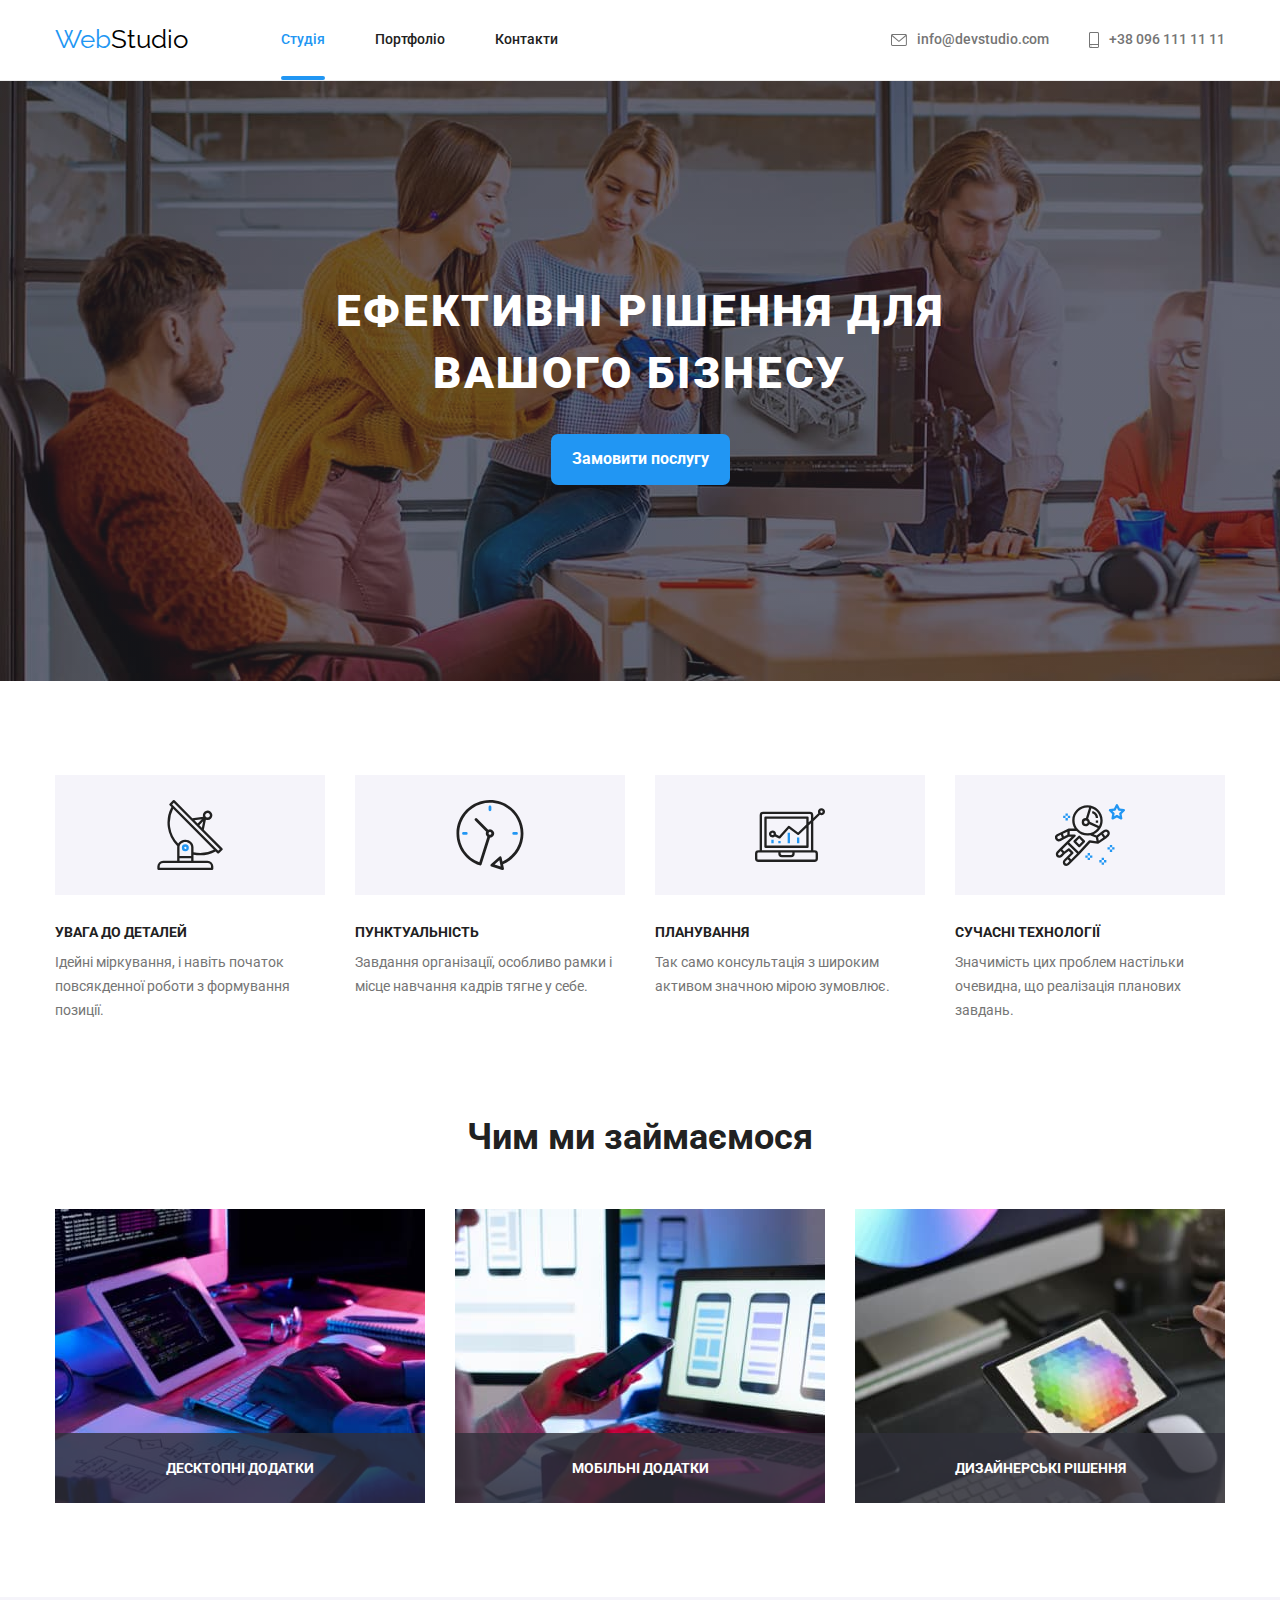
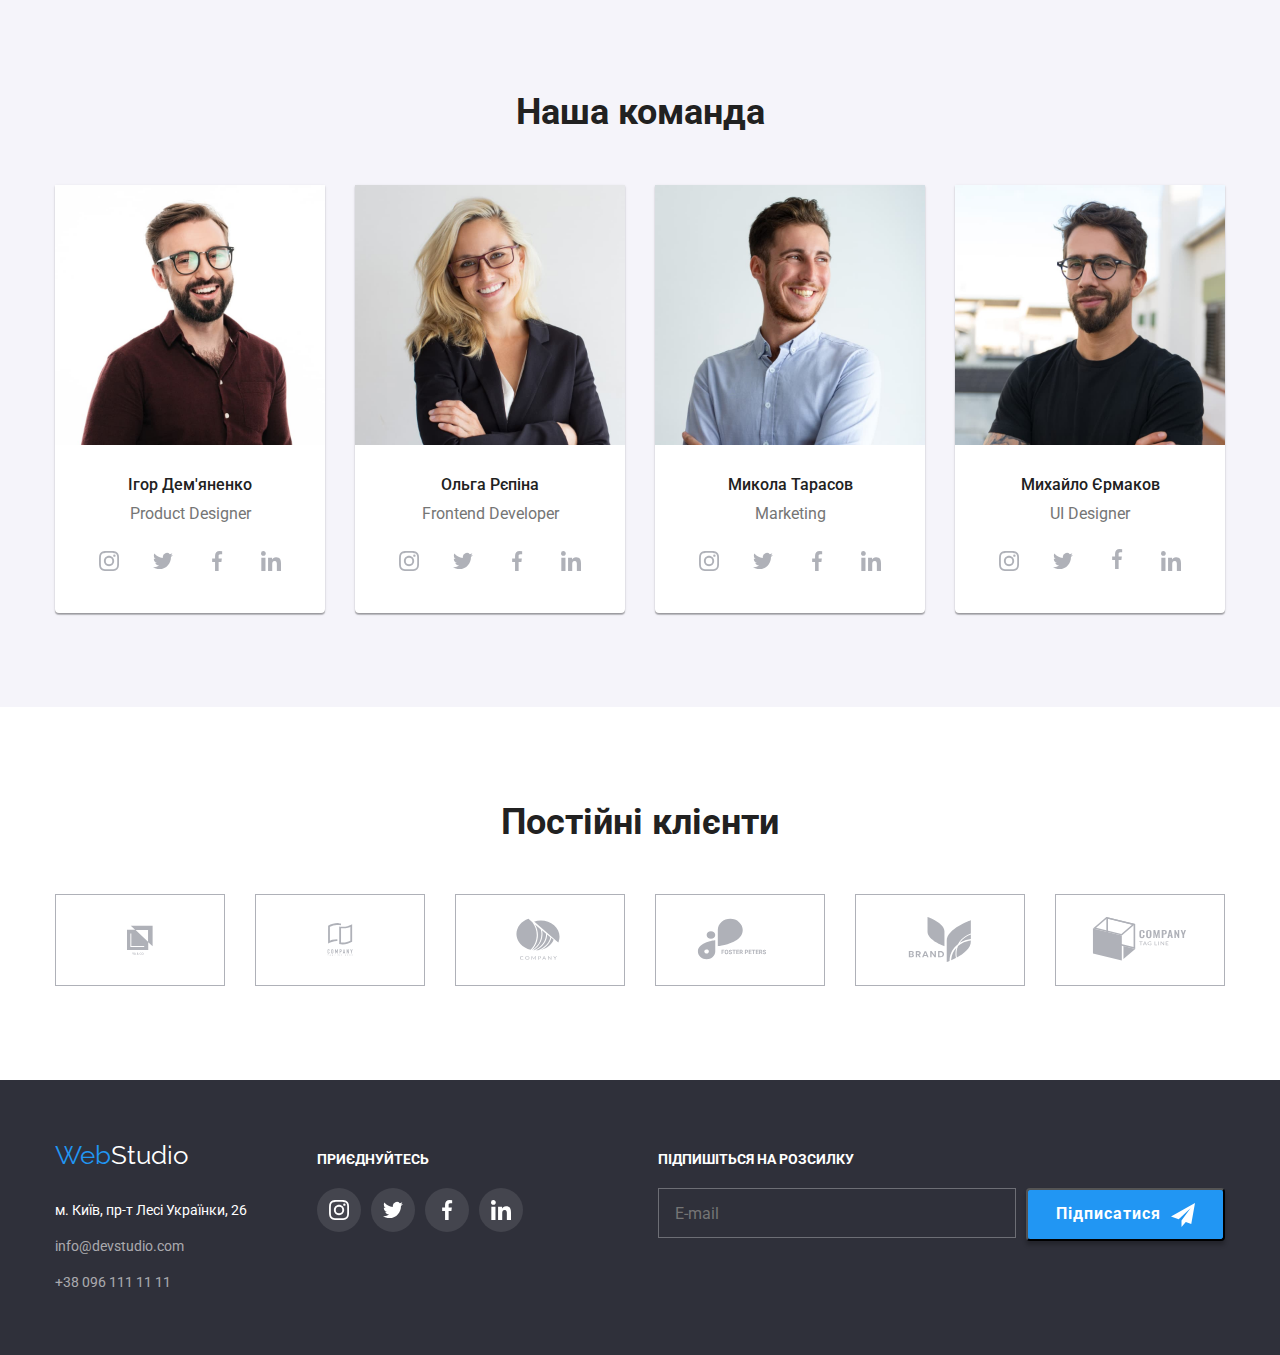
==== commit e95a1c6a: "nav remaked" ====
--- a/index.html
+++ b/index.html
@@ -10,10 +10,10 @@
     <link rel="stylesheet" href="./css/styles.css">
   </head>
   <body>
-    <header class="header">
-      <div class="container flex-added">
-      <nav class="flex-added">
-          <a lang="en" class="logo" href="./index.html">Web<span class="logo-part">Studio</span></a>
+    <header class="page-header">
+      <div class="page-header__container">
+        <a lang="en" class="main-logo" href="./index.html">Web<span class="main-logo--black">Studio</span></a>
+      <nav class="page-header__nav">
         <ul class="nav-site">
           <li class="nav-site-item"><a class="nav-site-link current" href="./index.html">Студія</a></li>
           <li class="nav-site-item"><a class="nav-site-link" href="./portfolio.html">Портфоліо</a></li>
@@ -147,165 +147,173 @@
         </ul>
         </div>
       </section>
-     
+                                         <!-- BEM block -->
       <section class="section-team">
         <div class="section-team__container">
         <h2 class="section-team__title">Наша команда</h2>
-        <ul class="team">
-          <li class="team-item">
-            <img class="team-image"
+        <ul class="card-set">
+          <li class="card-set__item">
+            <article class="employee">
+            <img class="employee__image"
               src="./images/ph1.jpg"
               width="270"
               height="260"
               alt="Employee photo"
             />
-            <div class="team-content">
-              <h3 class="team-name">Ігор Дем'яненко</h3>
-            <p class="team-position" lang="en">Product Designer</p>
-             <ul class="team-icons">
-              <li class="team-icons-item">
-                <a class="team-icons-link" href="">
-                  <svg class="icons-item-pict">
+            <div class="employee__meta">
+              <h3 class="employee__name">Ігор Дем'яненко</h3>
+            <p class="employee__position" lang="en">Product Designer</p>
+             <ul class="social-info">
+              <li class="social-info__item">
+                <a class="social-info__link" href="">
+                  <svg class="social-info__pict">
                     <use href="./images/sprite.svg#icon-instagram-2"></use>
                   </svg>
                 </a>
               </li>
-              <li class="team-icons-item">
-                <a class="team-icons-link" href="">
-                  <svg class="icons-item-pict">
+              <li class="social-info__item">
+                <a class="social-info__link" href="">
+                  <svg class="social-info__pict">
                     <use href="./images/sprite.svg#icon-icon-twitter"></use>
                   </svg> 
                 </a>
               </li>
-              <li class="team-icons-item">
-                <a class="team-icons-link" href=""><svg class="icons-item-pict">
+              <li class="social-info__item">
+                <a class="social-info__link" href=""><svg class="social-info__pict">
                   <use href="./images/sprite.svg#icon-icon-facebook"></use>
                 </svg> </a>
               </li>
-              <li class="team-icons-item">
-                <a class="team-icons-link" href=""><svg class="icons-item-pict">
+              <li class="social-info__item">
+                <a class="social-info__link" href=""><svg class="social-info__pict">
                   <use href="./images/sprite.svg#icon-icon-linkedin"></use>
                 </svg> </a>
               </li>
              </ul>
             </div>
+          </article>
           </li>
           
-          <li class="team-item">
-            <img class="team-image"
+          <li class="card-set__item">
+            <article class="employee">
+            <img class="employee__image"
               src="./images/ph2.jpg"
               width="270"
               height="260"
               alt="Employee photo"
             />
-            <div class="team-content">
-              <h3 class="team-name">Ольга Рєпіна</h3>
-            <p class="team-position" lang="en">Frontend Developer</p>
-            <ul class="team-icons">
-              <li class="team-icons-item">
-                <a class="team-icons-link" href="">
-                  <svg class="icons-item-pict">
+            <div class="employee__meta">
+              <h3 class="employee__name">Ольга Рєпіна</h3>
+            <p class="employee__position" lang="en">Frontend Developer</p>
+            <ul class="social-info">
+              <li class="social-info__item">
+                <a class="social-info__link" href="">
+                  <svg class="social-info__pict">
                     <use href="./images/sprite.svg#icon-instagram-2"></use>
                   </svg>
                 </a>
               </li>
-              <li class="team-icons-item">
-                <a class="team-icons-link" href="">
-                  <svg class="icons-item-pict">
+              <li class="social-info__item">
+                <a class="social-info__link" href="">
+                  <svg class="social-info__pict">
                     <use href="./images/sprite.svg#icon-icon-twitter"></use>
                   </svg> 
                 </a>
               </li>
-              <li class="team-icons-item">
-                <a class="team-icons-link" href=""><svg class="icons-item-pict">
+              <li class="social-info__item">
+                <a class="social-info__link" href=""><svg class="social-info__pict">
                   <use href="./images/sprite.svg#icon-icon-facebook"></use>
                 </svg> </a>
               </li>
-              <li class="team-icons-item">
-                <a class="team-icons-link" href=""><svg class="icons-item-pict">
+              <li class="social-info__item">
+                <a class="social-info__link" href=""><svg class="social-info__pict">
                   <use href="./images/sprite.svg#icon-icon-linkedin"></use>
                 </svg> </a>
               </li>
             </ul>
            </div>
+          </article>
            </li>
           
-         <li class="team-item">
-            <img class="team-image"
+         <li class="card-set__item">
+          <article class="employee">
+            <img class="employee__image"
               src="./images/ph3.jpg"
               width="270"
               height="260"
               alt="Employee photo"
             />
-            <div class="team-content">
-              <h3 class="team-name">Микола Тарасов</h3>
-            <p class="team-position" lang="en">Marketing</p>
-            <ul class="team-icons">
-              <li class="team-icons-item">
-                <a class="team-icons-link" href="">
-                  <svg class="icons-item-pict">
+            <div class="employee__meta">
+              <h3 class="employee__name">Микола Тарасов</h3>
+            <p class="employee__position" lang="en">Marketing</p>
+            <ul class="social-info">
+              <li class="social-info__item">
+                <a class="social-info__link" href="">
+                  <svg class="social-info__pict">
                     <use href="./images/sprite.svg#icon-instagram-2"></use>
                   </svg>
                 </a>
               </li>
-              <li class="team-icons-item">
-                <a class="team-icons-link" href="">
-                  <svg class="icons-item-pict">
+              <li class="social-info__item">
+                <a class="social-info__link" href="">
+                  <svg class="social-info__pict">
                     <use href="./images/sprite.svg#icon-icon-twitter"></use>
                   </svg> 
                 </a>
               </li>
-              <li class="team-icons-item">
-                <a class="team-icons-link" href=""><svg class="icons-item-pict">
+              <li class="social-info__item">
+                <a class="social-info__link" href=""><svg class="social-info__pict">
                   <use href="./images/sprite.svg#icon-icon-facebook"></use>
                 </svg> </a>
               </li>
-              <li class="team-icons-item">
-                <a class="team-icons-link" href=""><svg class="icons-item-pict">
+              <li class="social-info__item">
+                <a class="social-info__link" href=""><svg class="social-info__pict">
                   <use href="./images/sprite.svg#icon-icon-linkedin"></use>
                 </svg> </a>
               </li>
             </ul>
            </div>
+          </article>
           </li>
          
-          <li class="team-item">
-            <img class="team-image"
+          <li class="card-set__item">
+            <article class="employee">
+            <img class="employee__image"
               src="./images/ph4.jpg"
               width="270"
               height="260"
               alt="Employee photo"
             />
-            <div class="team-content">
-              <h3 class="team-name">Михайло Єрмаков</h3>
-            <p class="team-position" lang="en">UI Designer</p>
-             <ul class="team-icons">
-              <li class="team-icons-item">
-                <a class="team-icons-link" href="">
-                  <svg class="icons-item-pict">
+            <div class="employee__meta">
+              <h3 class="employee__name">Михайло Єрмаков</h3>
+            <p class="employee__position" lang="en">UI Designer</p>
+             <ul class="social-info">
+              <li class="social-info__item">
+                <a class="social-info__link" href="">
+                  <svg class="social-info__pict">
                     <use href="./images/sprite.svg#icon-instagram-2"></use>
                   </svg>
                 </a>
               </li>
-              <li class="team-icons-item">
-                <a class="team-icons-link" href="">
-                  <svg class="icons-item-pict">
+              <li class="social-info__item">
+                <a class="social-info__link" href="">
+                  <svg class="social-info__pict">
                     <use href="./images/sprite.svg#icon-icon-twitter"></use>
                   </svg> 
                 </a>
               </li>
-              <li class="team-icons-item">
-                <a class="team-icons-link" href=""><svg class="icons-item-pict">
+              <li class="social-info__item">
+                <a class="team-icons-link" href=""><svg class="social-info__pict">
                   <use href="./images/sprite.svg#icon-icon-facebook"></use>
                 </svg> </a>
               </li>
-              <li class="team-icons-item">
-                <a class="team-icons-link" href=""><svg class="icons-item-pict">
+              <li class="social-info__item">
+                <a class="social-info__link" href=""><svg class="social-info__pict">
                   <use href="./images/sprite.svg#icon-icon-linkedin"></use>
                 </svg> </a>
               </li>
             </ul>
            </div>
+          </article>
           </li>
         </ul>
       </div>
--- a/css/styles.css
+++ b/css/styles.css
@@ -306,29 +306,29 @@
   margin-top: 0;
   margin-bottom: 50px;
   } */
-  .team {
+  /* .team {
     display: flex;
     justify-content: center;
     margin-top: 0;
-  }
-  .team-item {
+  } */
+  /* .team-item {
     background-color: #ffffff;
     box-shadow: 0px 1px 3px rgba(0, 0, 0, 0.12), 0px 1px 1px rgba(0, 0, 0, 0.14), 0px 2px 1px rgba(0, 0, 0, 0.2);
     border-radius: 0px 0px 4px 4px;
-  }
-  .team-item:not(:last-child) {
+  } */
+  /* .team-item:not(:last-child) {
     margin-right: 30px;
-  }
-  .team-image {
+  } */
+  /* .team-image {
     margin-top: 0;
     margin-bottom: 0;
-  }
-  .team-content {
+  } */
+  /* .team-content {
     padding-top: 30px;
     padding-bottom: 30px;
-  }
+  } */
   
-.team-name {
+/* .team-name {
   margin-top: 0;
   margin-bottom: 10px;
   font-weight: 500;
@@ -336,21 +336,21 @@
   line-height: 1.2;
   color: var(--secondary-text-color);
   text-align: center;
-}
-.team-position {
+} */
+/* .team-position {
   margin-top: 0;
   margin-bottom: 16px;
   font-size: 16px;
   line-height: 1.2;
   text-align: center;
-}
-.team-icons {
+} */
+/* .team-icons {
   display: flex;
   margin: 0 auto;
   width: 206px;
   height: 44px;
-}
-.team-icons-item {
+} */
+/* .team-icons-item {
   display: flex;
   width: 44px;
   height: 44px;
@@ -360,8 +360,8 @@
 }
 .team-icons-item + .team-icons-item {
   margin-left: 10px;
-}
-.team-icons-link {
+} */
+/* .team-icons-link {
   display: flex;
   width: 100%;
   height: 100%;
@@ -373,17 +373,17 @@
 .team-icons-link:hover,
 .team-icons-link:focus {
   background-color: var(--accent-text-color);
-}
-.icons-item-pict {
+} */
+/* .icons-item-pict {
 width: 20px;
 height: 20px;
 fill: #AFB1B8;
 transition: fill 250ms cubic-bezier(0.4, 0, 0.2, 1);
-}
-.team-icons-link:hover .icons-item-pict,
+} */
+/* .team-icons-link:hover .icons-item-pict,
 .team-icons-link:focus .icons-item-pict {
   fill: #ffffff;
-}
+} */
 
 .clients-list {
   display:flex;
@@ -898,8 +898,110 @@
   color: var(--secondary-text-color);
   text-align: center; 
 } 
-
-
-
-
-
+.card-set {
+  display: flex;
+  justify-content: center;
+  margin-top: 0;
+}
+.card-set__item {
+  background-color: #ffffff;
+  box-shadow: 0px 1px 3px rgba(0, 0, 0, 0.12), 0px 1px 1px rgba(0, 0, 0, 0.14), 0px 2px 1px rgba(0, 0, 0, 0.2);
+  border-radius: 0px 0px 4px 4px;
+}
+.card-set__item:not(:last-child) {
+  margin-right: 30px;
+}
+.employee {
+
+}
+.employee__image {
+  margin-top: 0;
+  margin-bottom: 0;
+}
+.employee__meta {
+  padding-top: 30px;
+  padding-bottom: 30px;
+}
+.employee__name {
+  margin-top: 0;
+  margin-bottom: 10px;
+  font-weight: 500;
+  font-size: 16px;
+  line-height: 1.2;
+  color: var(--secondary-text-color);
+  text-align: center;
+}
+.employee__position {
+  margin-top: 0;
+  margin-bottom: 16px;
+  font-size: 16px;
+  line-height: 1.2;
+  text-align: center;
+}
+.social-info {
+  display: flex;
+  margin: 0 auto;
+  width: 206px;
+  height: 44px;
+}
+.social-info__item {
+    display: flex;
+  width: 44px;
+  height: 44px;
+  justify-content: center;
+  align-items: center;
+}
+.social-info__item + .social-info__item {
+  margin-left: 10px;
+}
+.social-info__link {
+  display: flex;
+  width: 100%;
+  height: 100%;
+  justify-content: center;
+  align-items: center;
+  border-radius: 50%;
+  transition: background-color 250ms cubic-bezier(0.4, 0, 0.2, 1);
+}
+.social-info__link:hover,
+.social-info__link:focus {
+  background-color: var(--accent-text-color);
+}
+.social-info__pict {
+  width: 20px;
+height: 20px;
+fill: #AFB1B8;
+transition: fill 250ms cubic-bezier(0.4, 0, 0.2, 1);
+}
+.social-info__link:hover .social-info__pict,
+social-info__pict:focus .social-info__pict {
+  fill: #ffffff;
+} 
+
+/* Bem metod header */
+.page-header {
+  border-bottom: 1px solid #ececec;
+}
+.page-header__container {
+  display: flex;
+  align-items: center;
+  margin: 0 auto;
+padding-left: 15px;
+padding-right: 15px;
+width: 1200px;
+}
+.main-logo {
+  display:inline-block;
+  font-family: 'Raleway', sans-serif;
+  font-size: 26px;
+  line-height: 1.2;
+  color: var(--accent-text-color);
+  text-decoration: none; 
+}
+.main-logo--black {
+  color: #000000; 
+}
+.page-header__nav {
+display: flex;
+align-items: center;
+}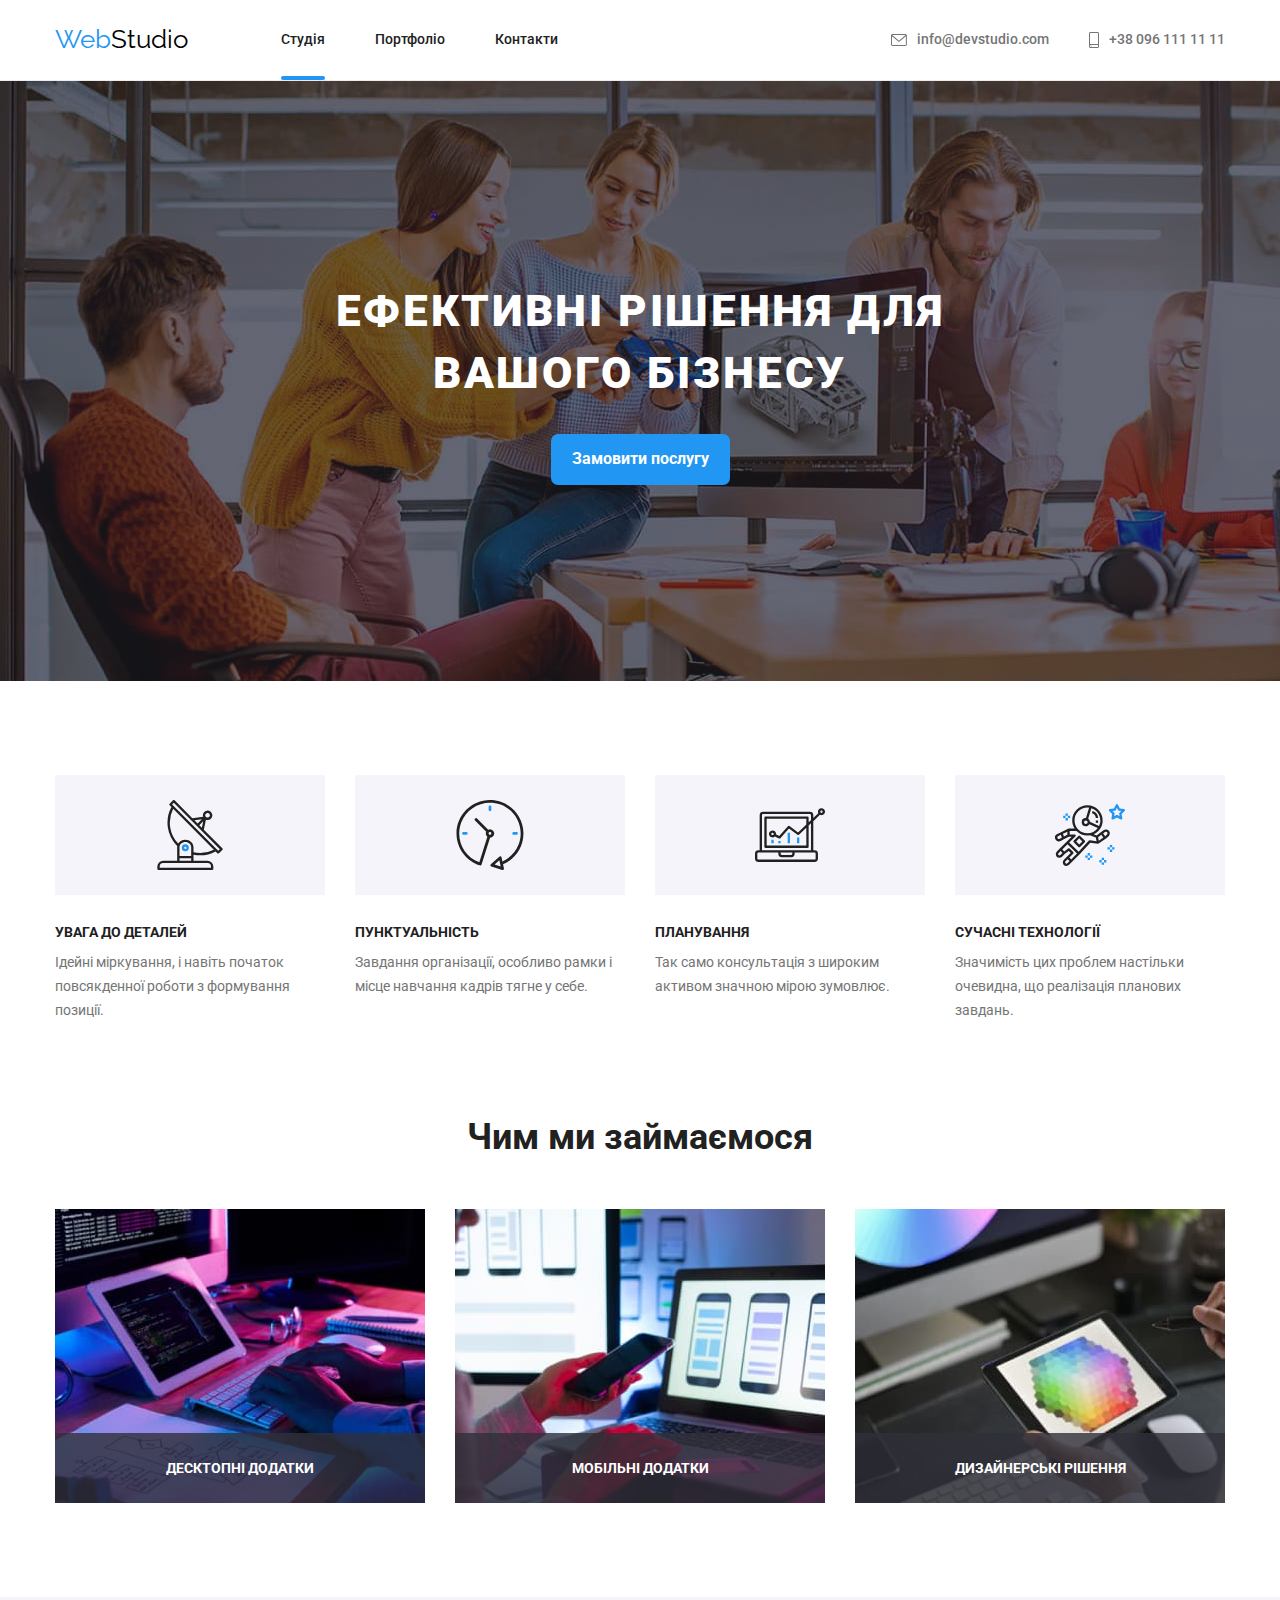
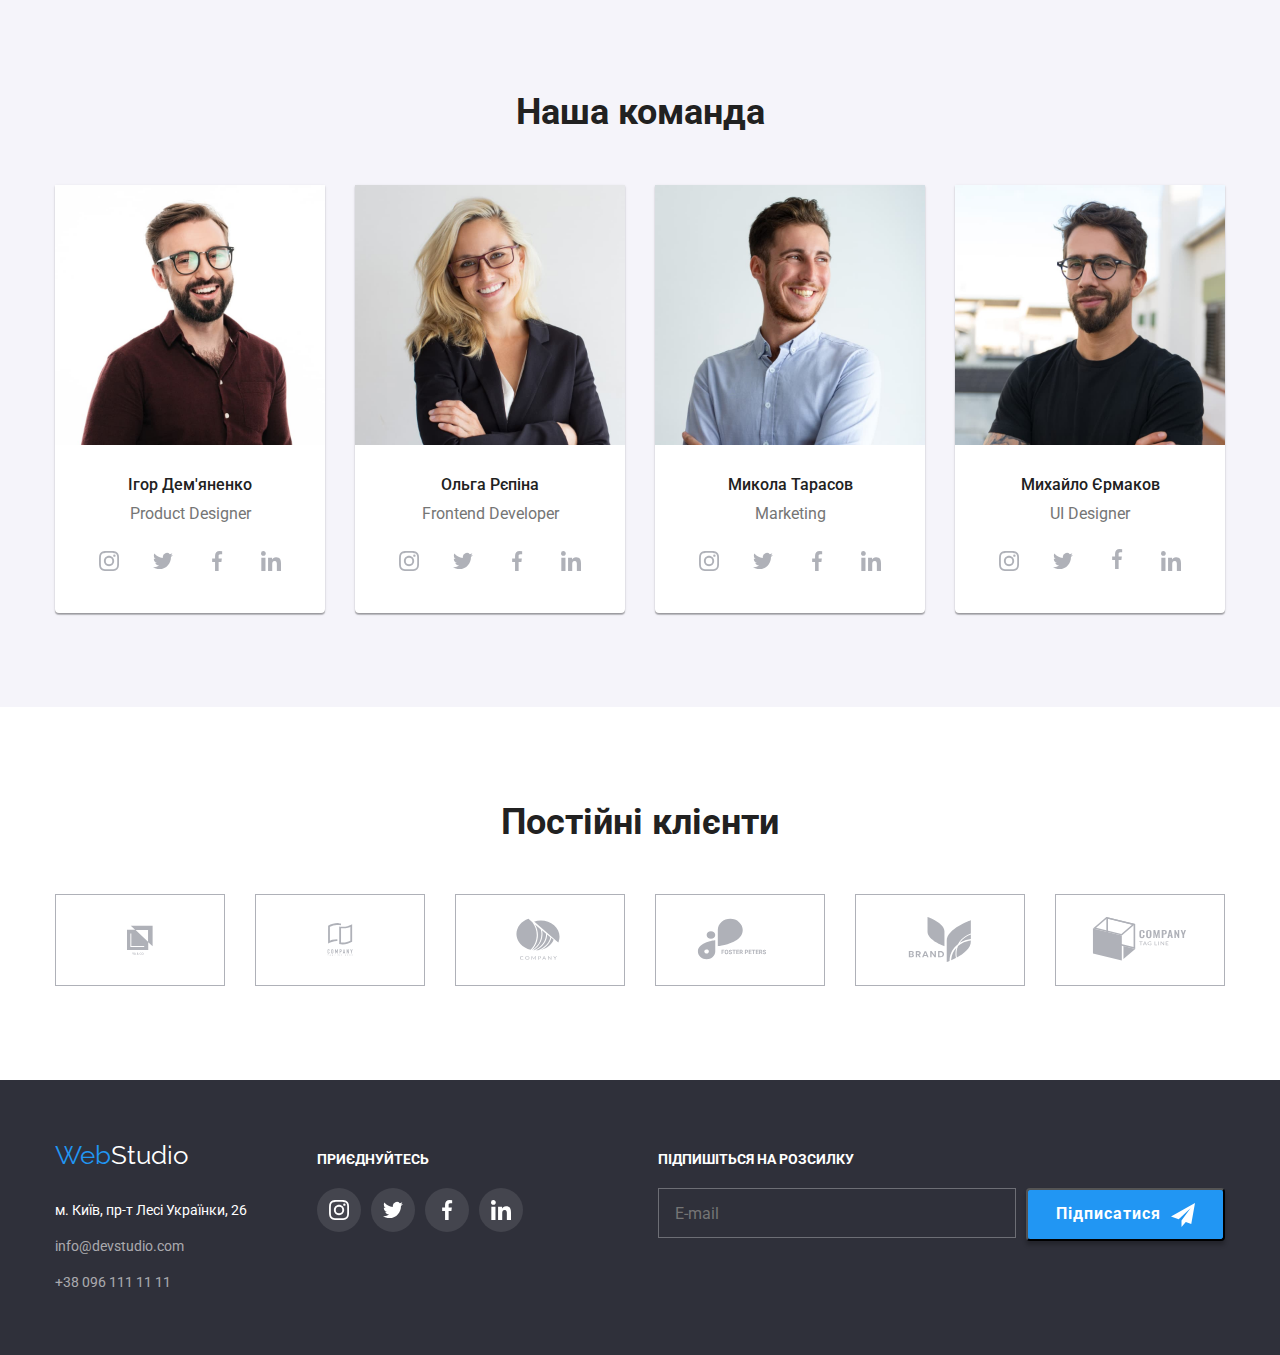
==== commit dff653e0: "bem header" ====
--- a/index.html
+++ b/index.html
@@ -13,21 +13,21 @@
     <header class="page-header">
       <div class="page-header__container">
         <a lang="en" class="main-logo" href="./index.html">Web<span class="main-logo--black">Studio</span></a>
-      <nav class="page-header__nav">
-        <ul class="nav-site">
-          <li class="nav-site-item"><a class="nav-site-link current" href="./index.html">Студія</a></li>
-          <li class="nav-site-item"><a class="nav-site-link" href="./portfolio.html">Портфоліо</a></li>
-          <li class="nav-site-item"><a class="nav-site-link" href="">Контакти</a></li>
+      <nav class="nav">
+        <ul class="nav__list">
+          <li class="nav__item"><a class="nav__link current" href="./index.html">Студія</a></li>
+          <li class="nav__item"><a class="nav__link" href="./portfolio.html">Портфоліо</a></li>
+          <li class="nav__item"><a class="nav__link" href="">Контакти</a></li>
         </ul>
       </nav>
       <ul class="contacts">
-        <li class="contacts-item"><a class="contacts-text" href="mailto:info@devstudio.com">
-          <svg class="contacts-envelope">
+        <li class="contacts__item"><a class="contacts__link" href="mailto:info@devstudio.com">
+          <svg class="contacts__envelope">
             <use href="./images/sprite.svg#icon-icon-envelope"></use>
           </svg> 
           info@devstudio.com </a></li>
-        <li class="contacts-item"><a class="contacts-text" href="tel:+380961111111">
-          <svg class="contacts-smartphone">
+        <li class="contacts__item"><a class="contacts__link" href="tel:+380961111111">
+          <svg class="contacts__smartphone">
             <use href="./images/sprite.svg#icon-icon-smartphone"></use>
           </svg>
           +38 096 111 11 11</a></li>
--- a/css/styles.css
+++ b/css/styles.css
@@ -113,7 +113,6 @@
   border-radius: 2px;
   opacity: 0;
 }
-
 .nav-site-link.current::after {
 opacity: 1;
 }
@@ -1001,7 +1000,89 @@
 .main-logo--black {
   color: #000000; 
 }
-.page-header__nav {
+.nav {
 display: flex;
 align-items: center;
-}+}
+.nav__list {
+  display:flex;
+  margin-left: 93px;
+}
+.nav__item:not(:last-child) {
+  margin-right: 50px;
+}
+.nav__link {
+  position: relative;
+display: block;  
+padding-top: 32px;
+padding-bottom: 32px;
+font-family: inherit; 
+font-weight: 500;
+font-size: 14px;
+line-height: 1.14;
+color: var(--secondary-text-color);
+transition: color 250ms cubic-bezier(0.4, 0, 0.2, 1);
+text-decoration:none;
+}
+.nav__link::after {
+  position: absolute;
+  left: 0;
+  bottom: 0;
+  content: "";
+  display: block;
+  width: 100%;
+  height: 4px;
+  background-color: var(--accent-text-color);
+  border-radius: 2px;
+  opacity: 0;
+}
+.nav__link.current::after {
+  opacity: 1;
+}
+.nav__link:hover,
+.nav__link:focus {
+  color: var(--accent-text-color);
+}
+.contacts {
+  display: flex;
+  margin-left: auto;
+  }
+  .contacts__item:not(:last-child)  {
+    margin-right: 40px;
+  }
+  .contacts__link {
+      display: flex;
+  align-items: center;
+  font-weight: 500;
+  font-size: 14px;
+  line-height: 1.14;
+  color: var(--primary-text-color);
+  transition: color 250ms cubic-bezier(0.4, 0, 0.2, 1);
+  text-decoration:none;
+  }
+  .contacts__link:hover, 
+  .contacts__link:focus {
+    color: var(--accent-text-color);
+  }
+  .contacts__envelope {
+    width: 16px;
+    height: 12px;
+    margin-right: 10px;
+    transition: fill 250ms cubic-bezier(0.4, 0, 0.2, 1);
+    fill: currentColor;
+  }
+  .contacts__envelope:hover,
+  .contacts__envelope:focus {
+    fill: var(--accent-text-color);
+  }
+  .contacts__smartphone {
+    width: 10px;
+    height: 16px;
+    margin-right: 10px;
+    transition: fill 250ms cubic-bezier(0.4, 0, 0.2, 1);
+    fill: currentColor;
+  }
+  .contacts__smartphone:hover,
+  .contacts__smartphone:focus {
+    fill: var(--accent-text-color)
+  }
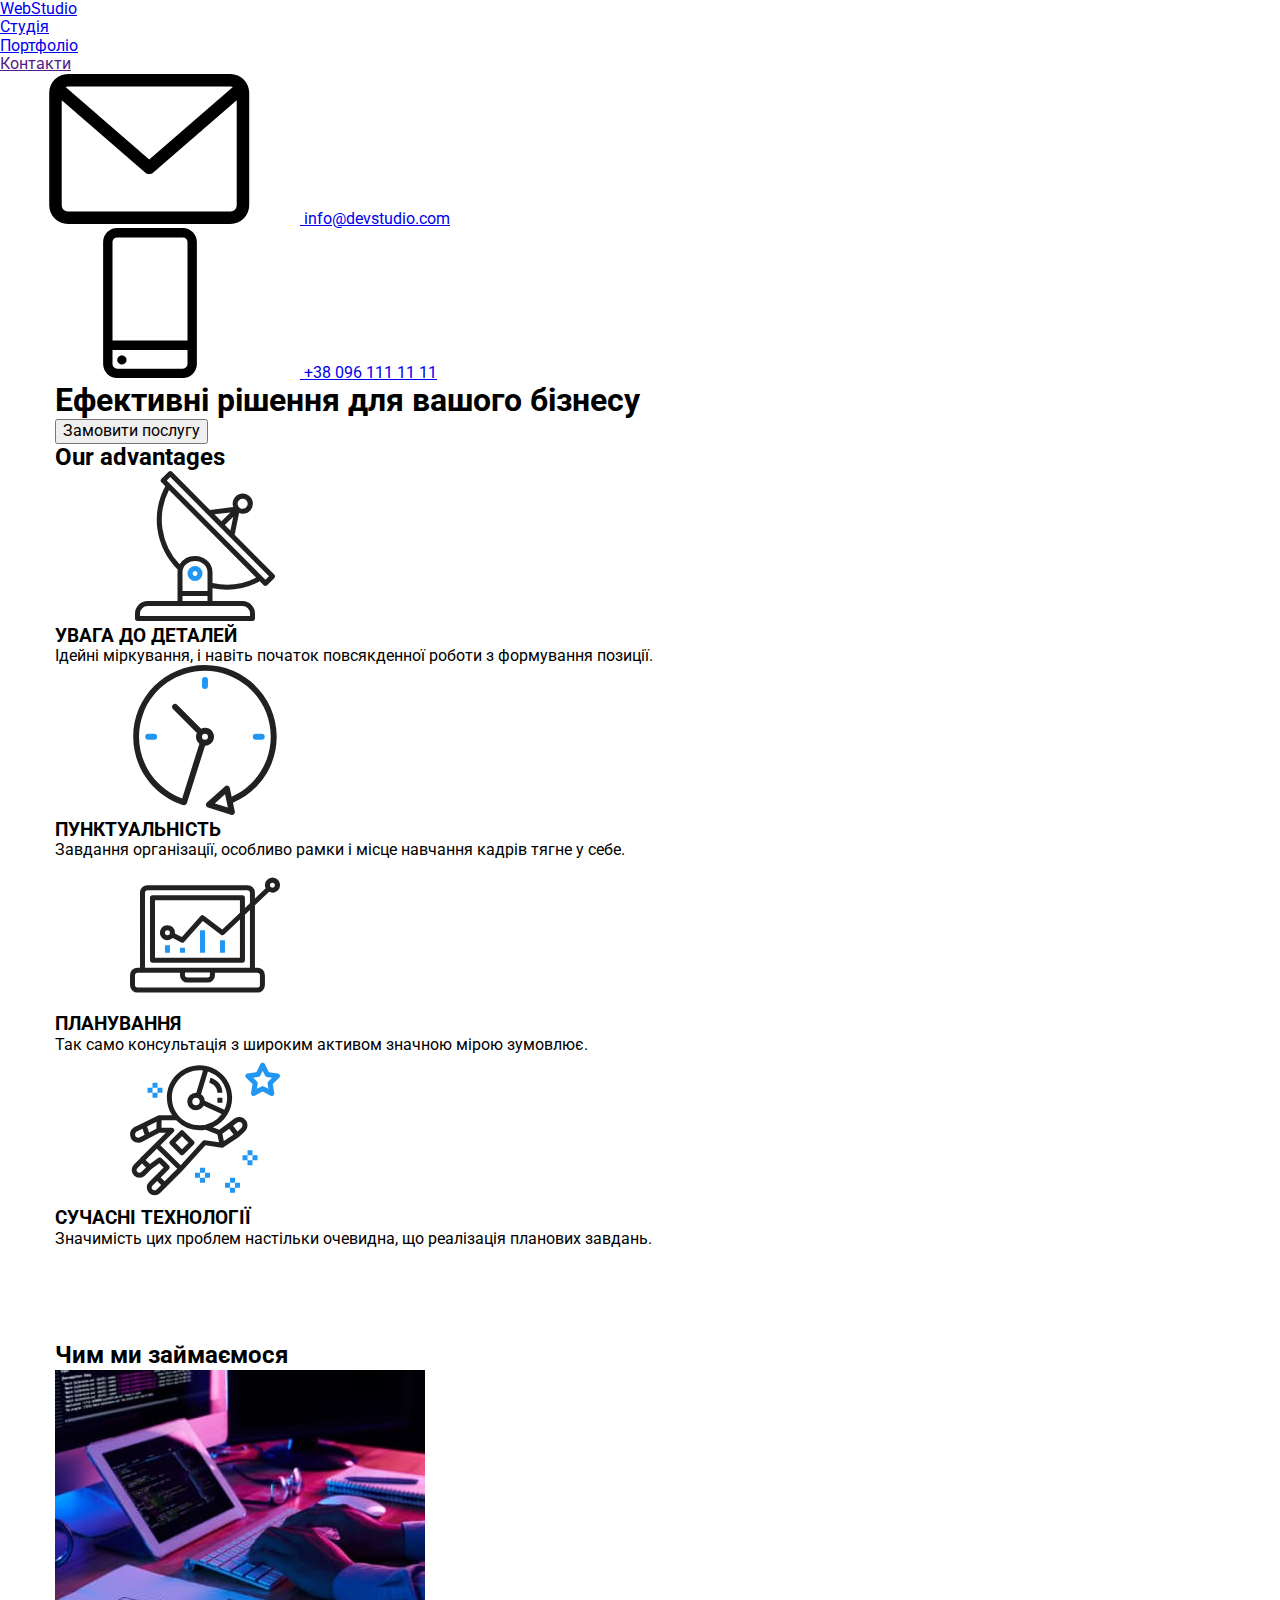
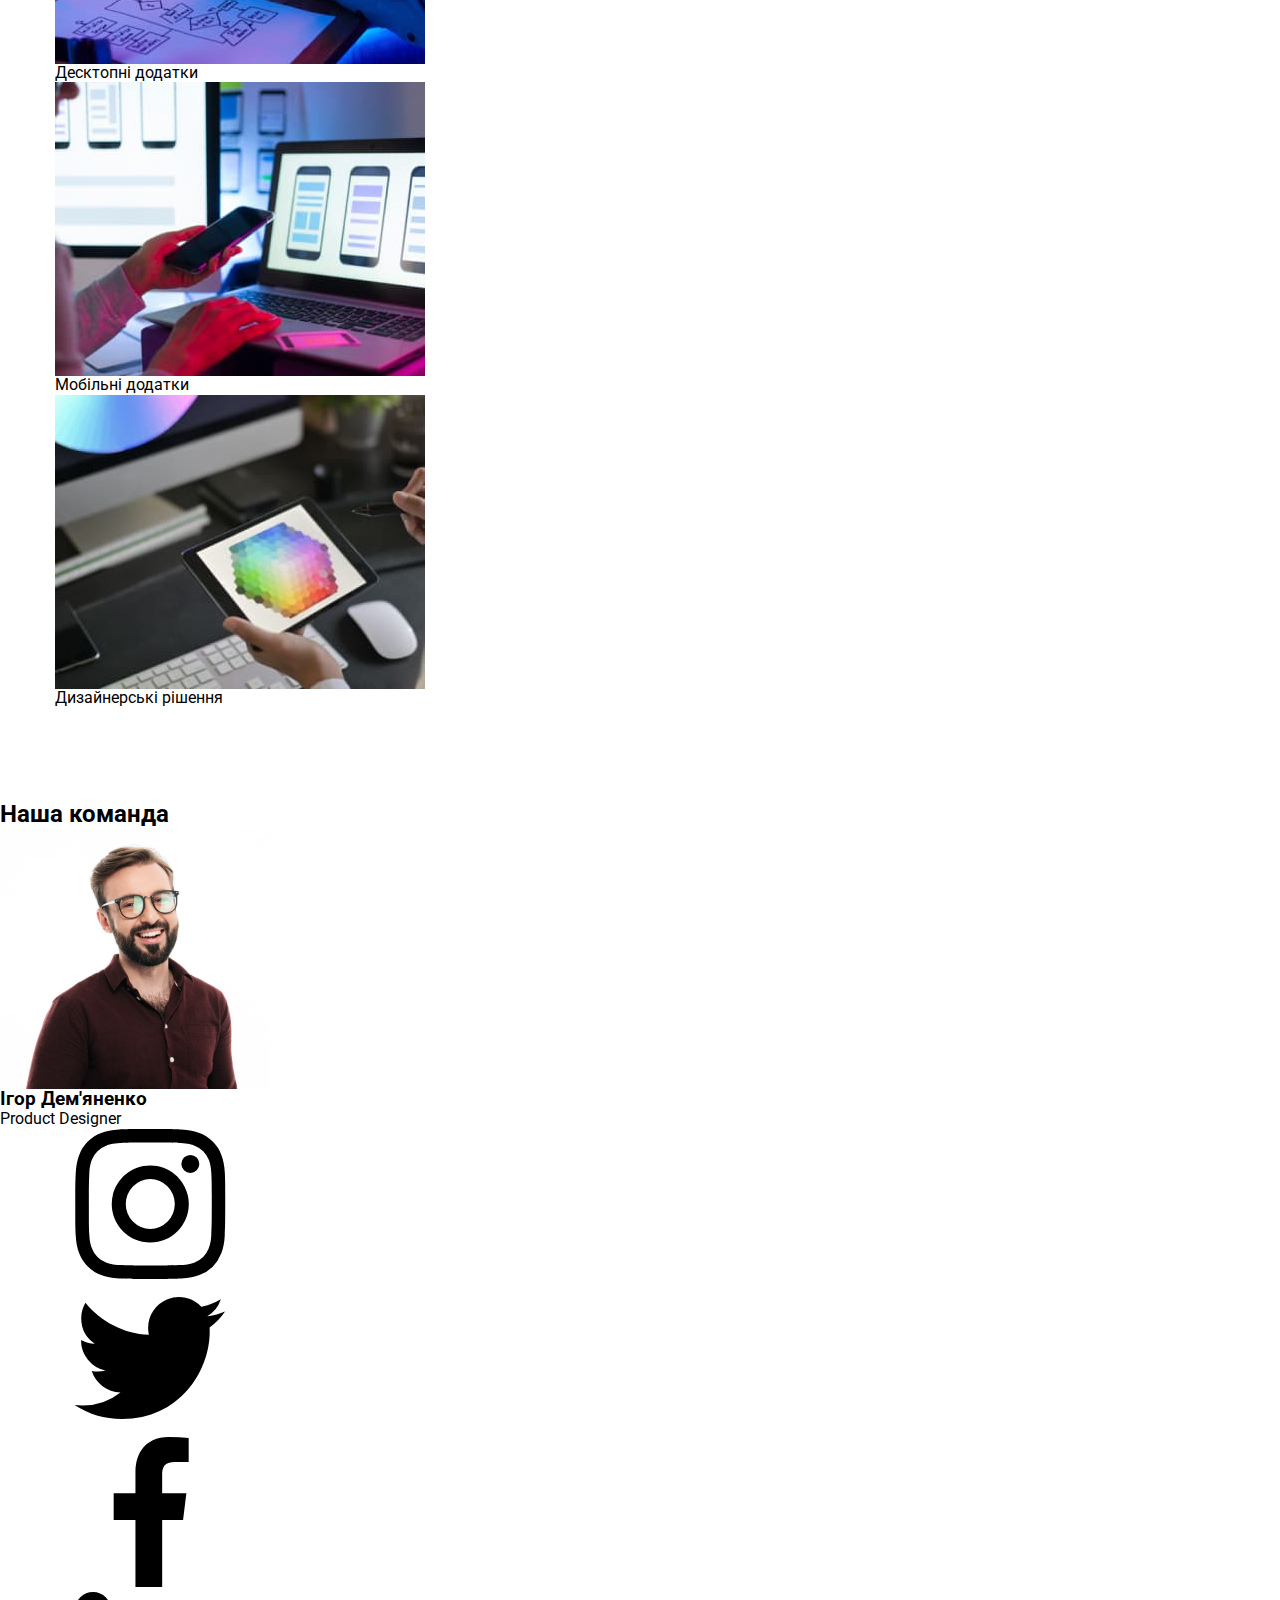
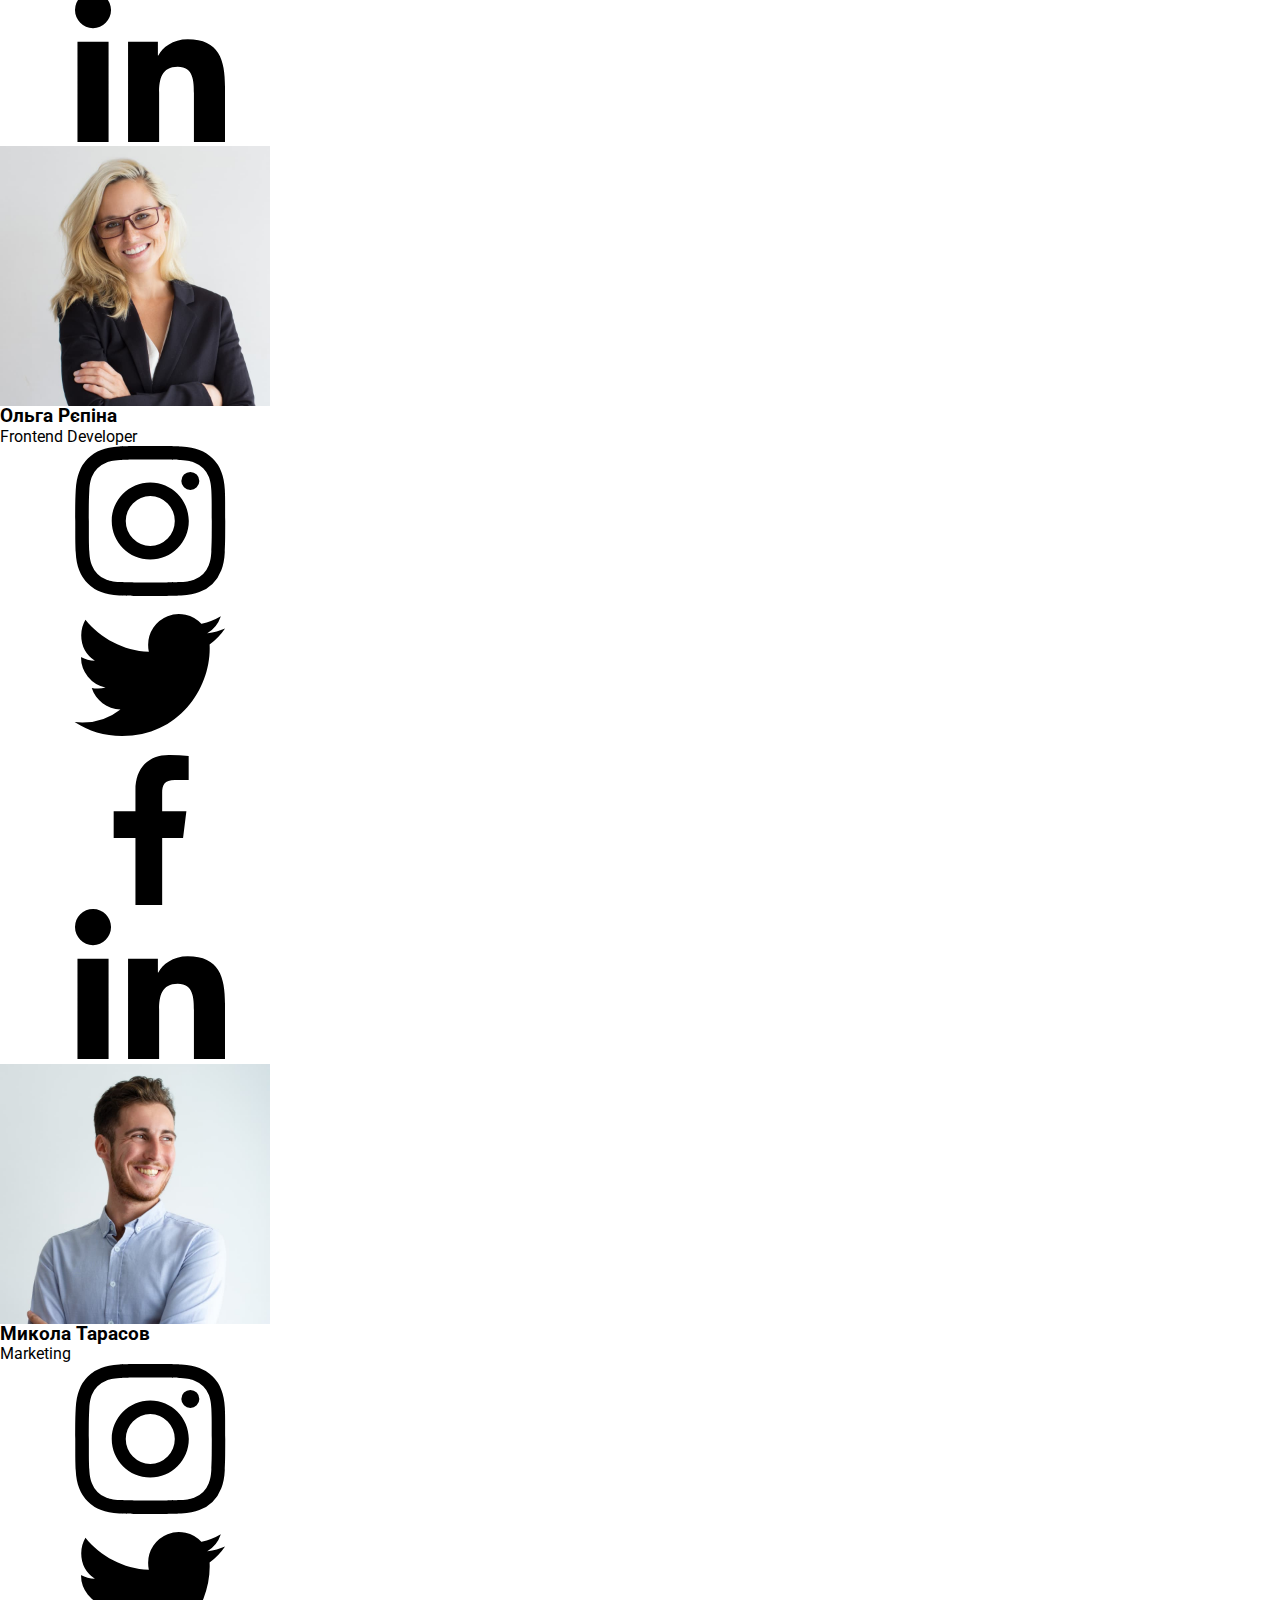
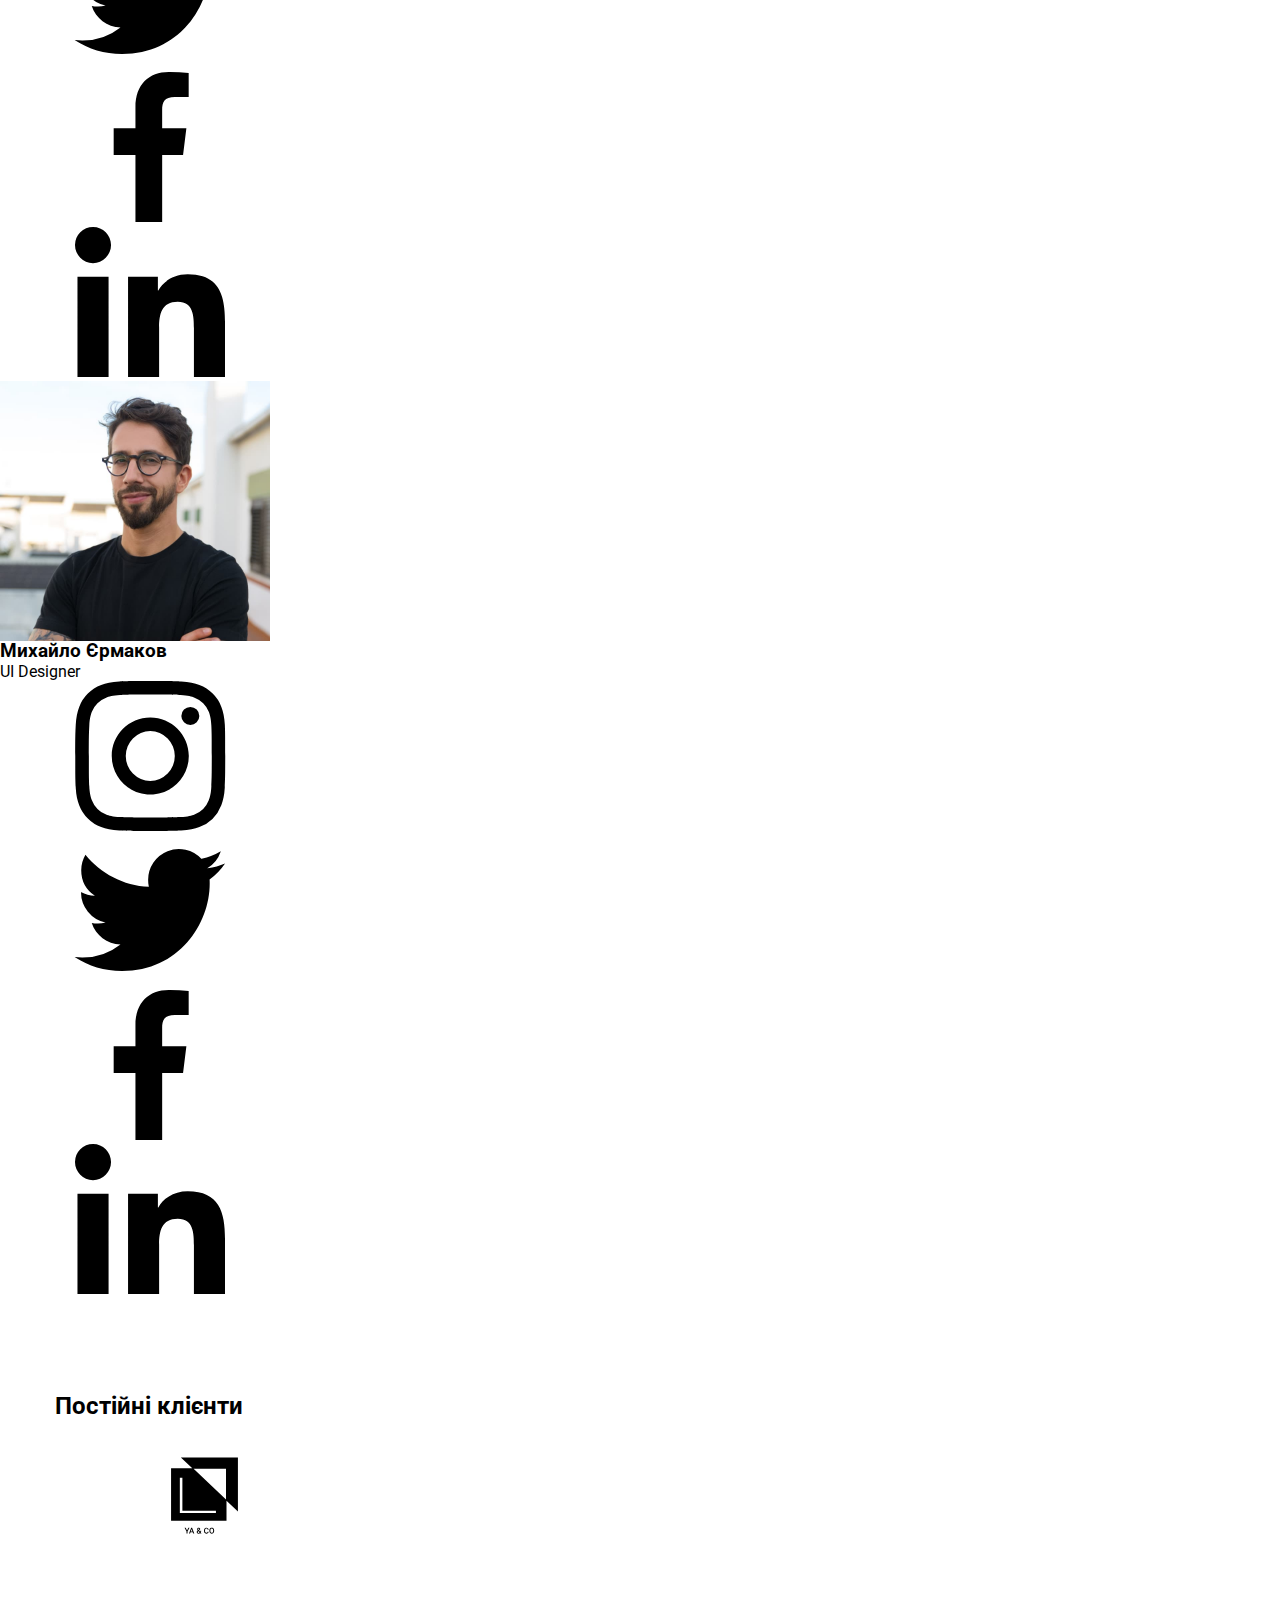
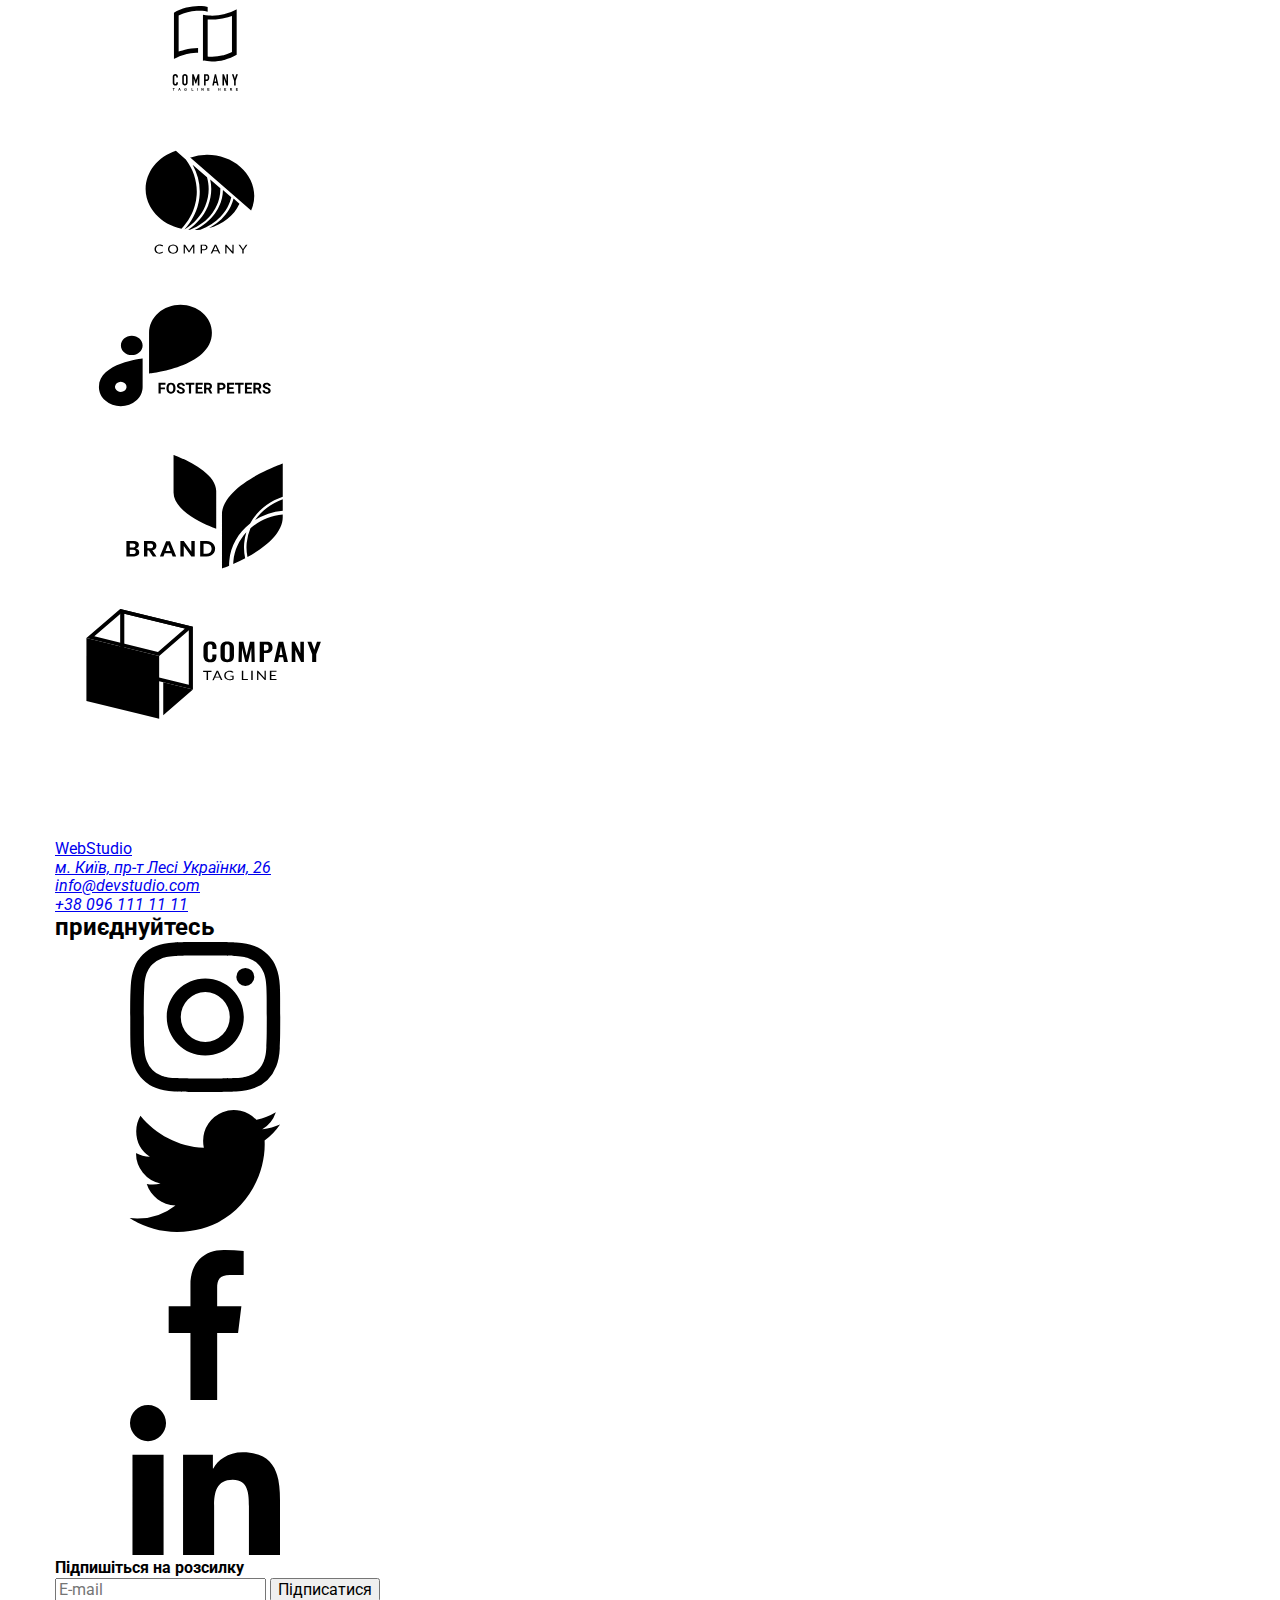
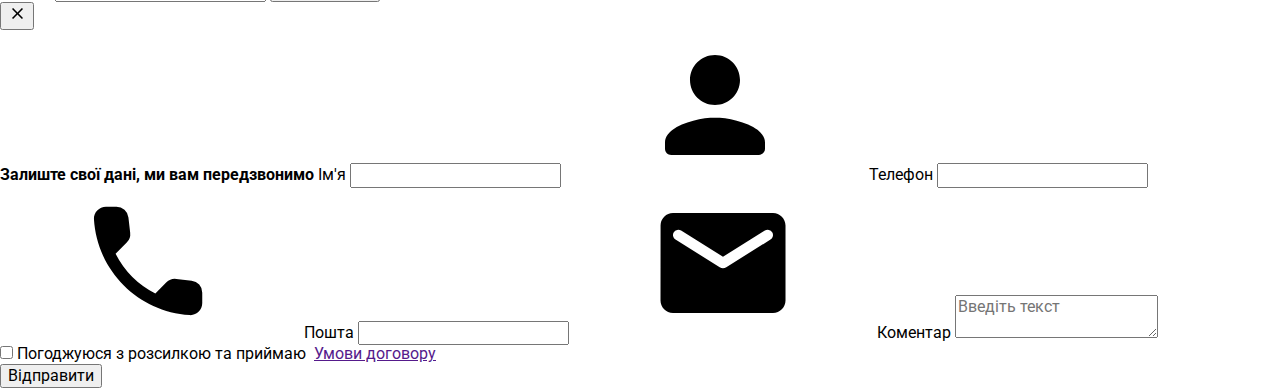
==== commit a0bee4aa: "scss" ====
--- a/index.html
+++ b/index.html
@@ -6,8 +6,9 @@
     <meta name="viewport" content="width=device-width, initial-scale=1.0" />
     <title>Web Studio</title>
     <link href="https://fonts.googleapis.com/css2?family=Raleway:wght@700&family=Roboto:wght@400;500;700;900&display=swap" rel="stylesheet">
-    <link rel="stylesheet" href="https://cdnjs.cloudflare.com/ajax/libs/modern-normalize/1.1.0/modern-normalize.min.css">
-    <link rel="stylesheet" href="./css/styles.css">
+    <!-- <link rel="stylesheet" href="./css/styles.css"> -->
+    <link rel="stylesheet" href="https://cdnjs.cloudflare.com/ajax/libs/modern-normalize/2.0.0/modern-normalize.min.css">
+    <link rel="stylesheet" href="./css/main.min.css">
   </head>
   <body>
     <header class="page-header">
--- a/css/styles.css
+++ b/css/styles.css
@@ -41,6 +41,16 @@
   display: flex;
   align-items: center;
 } 
+.section {
+  padding-top: 94px;
+  padding-bottom: 94px;
+} 
+.container {
+  margin: 0 auto;
+  padding-left: 15px;
+  padding-right: 15px;
+  width: 1200px;
+}
 
                                      /* header */
 .header {
@@ -148,12 +158,7 @@
   color: var(--accent-text-color);
 }  
 
-.container {
-  margin: 0 auto;
-  padding-left: 15px;
-  padding-right: 15px;
-  width: 1200px;
-}
+
  
                                    /* main  */
 .hero { 
@@ -169,10 +174,7 @@
 height: 600px;
 /* background-size: или через ширину;??? */
 }  
-.section {
-  padding-top: 94px;
-  padding-bottom: 94px;
-}                                   
+                                  
 .hero-title {
   width: 696px;
   /* text-align: center; */
--- a/css/main.min.css
+++ b/css/main.min.css
@@ -0,0 +1 @@
+body{background-color:#fff;color:var(--primary-text-color);font-family:"Roboto",sans-serif}p,ul,ol,h1,h2,h3,h4,h5,h6{margin-top:0;margin-bottom:0}ul{list-style:none;padding:0;margin:0}img{display:block}.pointer{cursor:pointer}.flex-added{display:flex;align-items:center}.section{padding-top:94px;padding-bottom:94px}.container{margin:0 auto;padding-left:15px;padding-right:15px;width:1200px}/*# sourceMappingURL=main.min.css.map */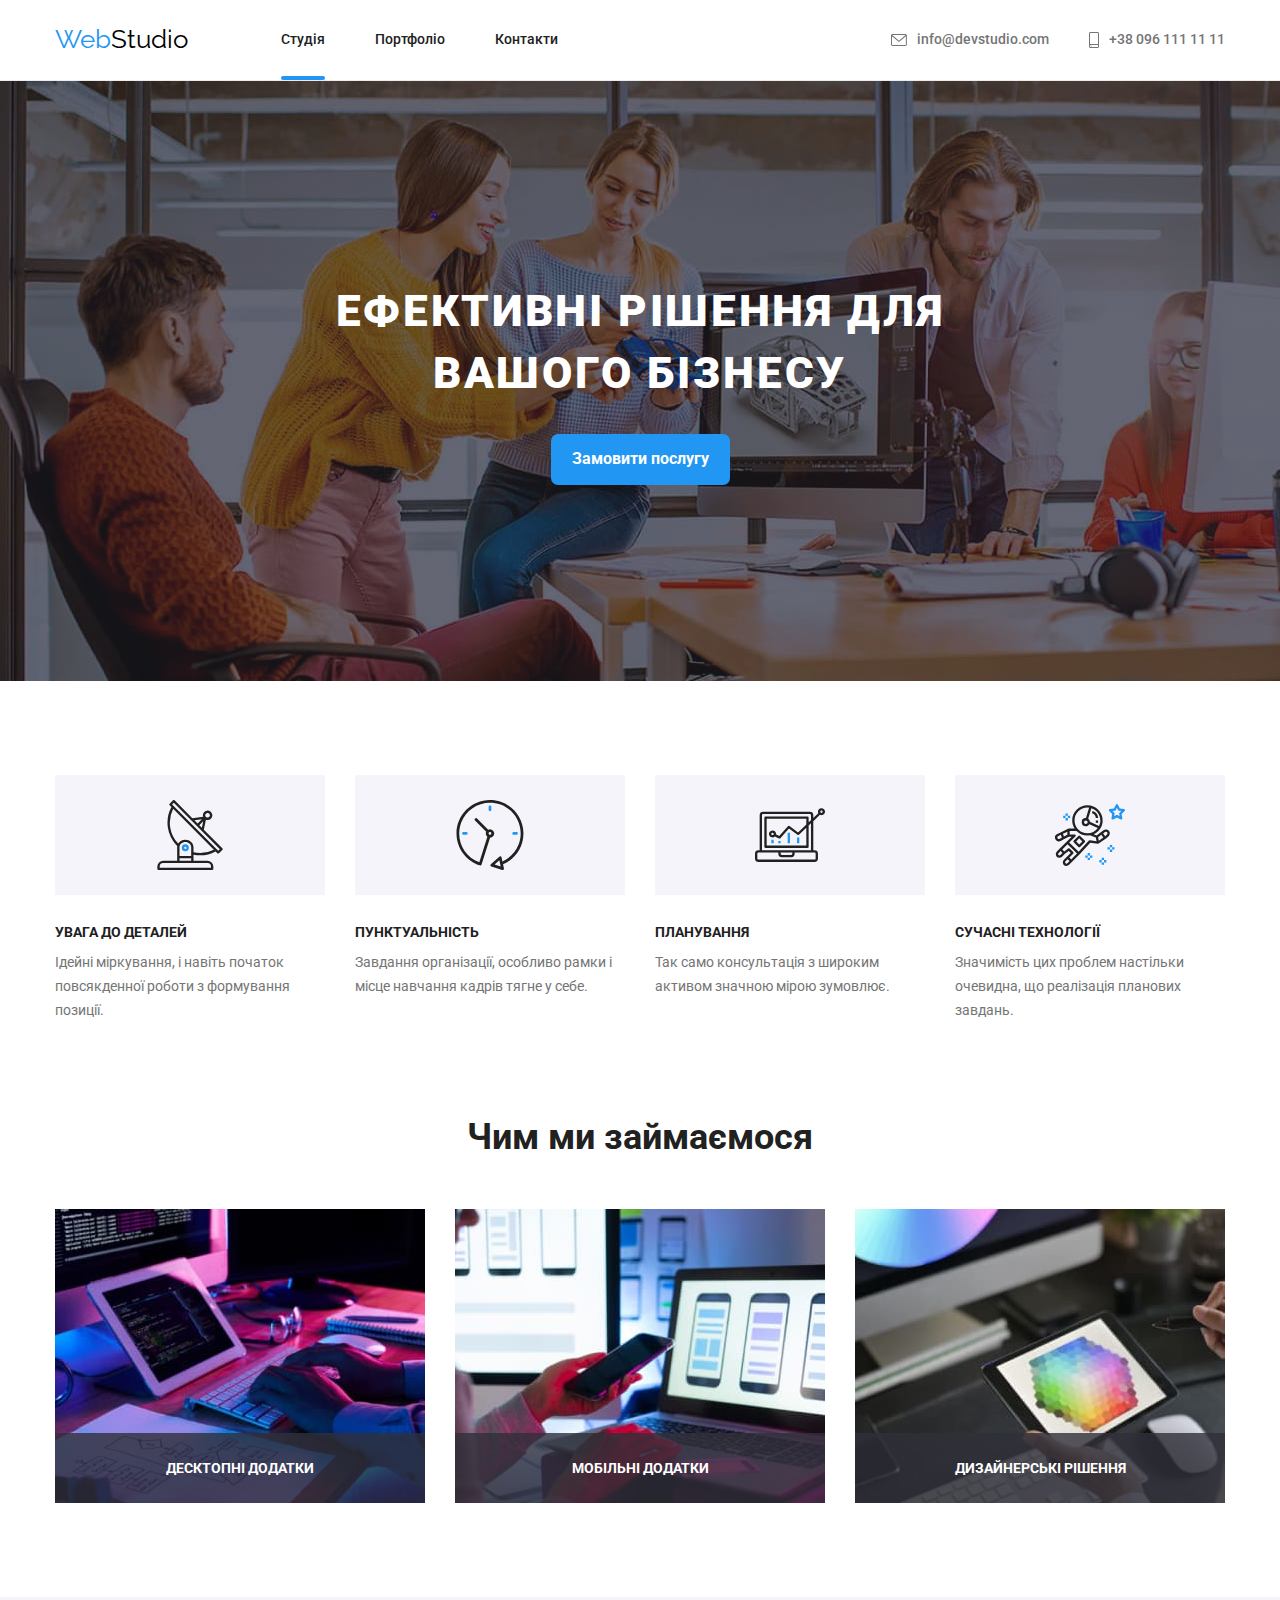
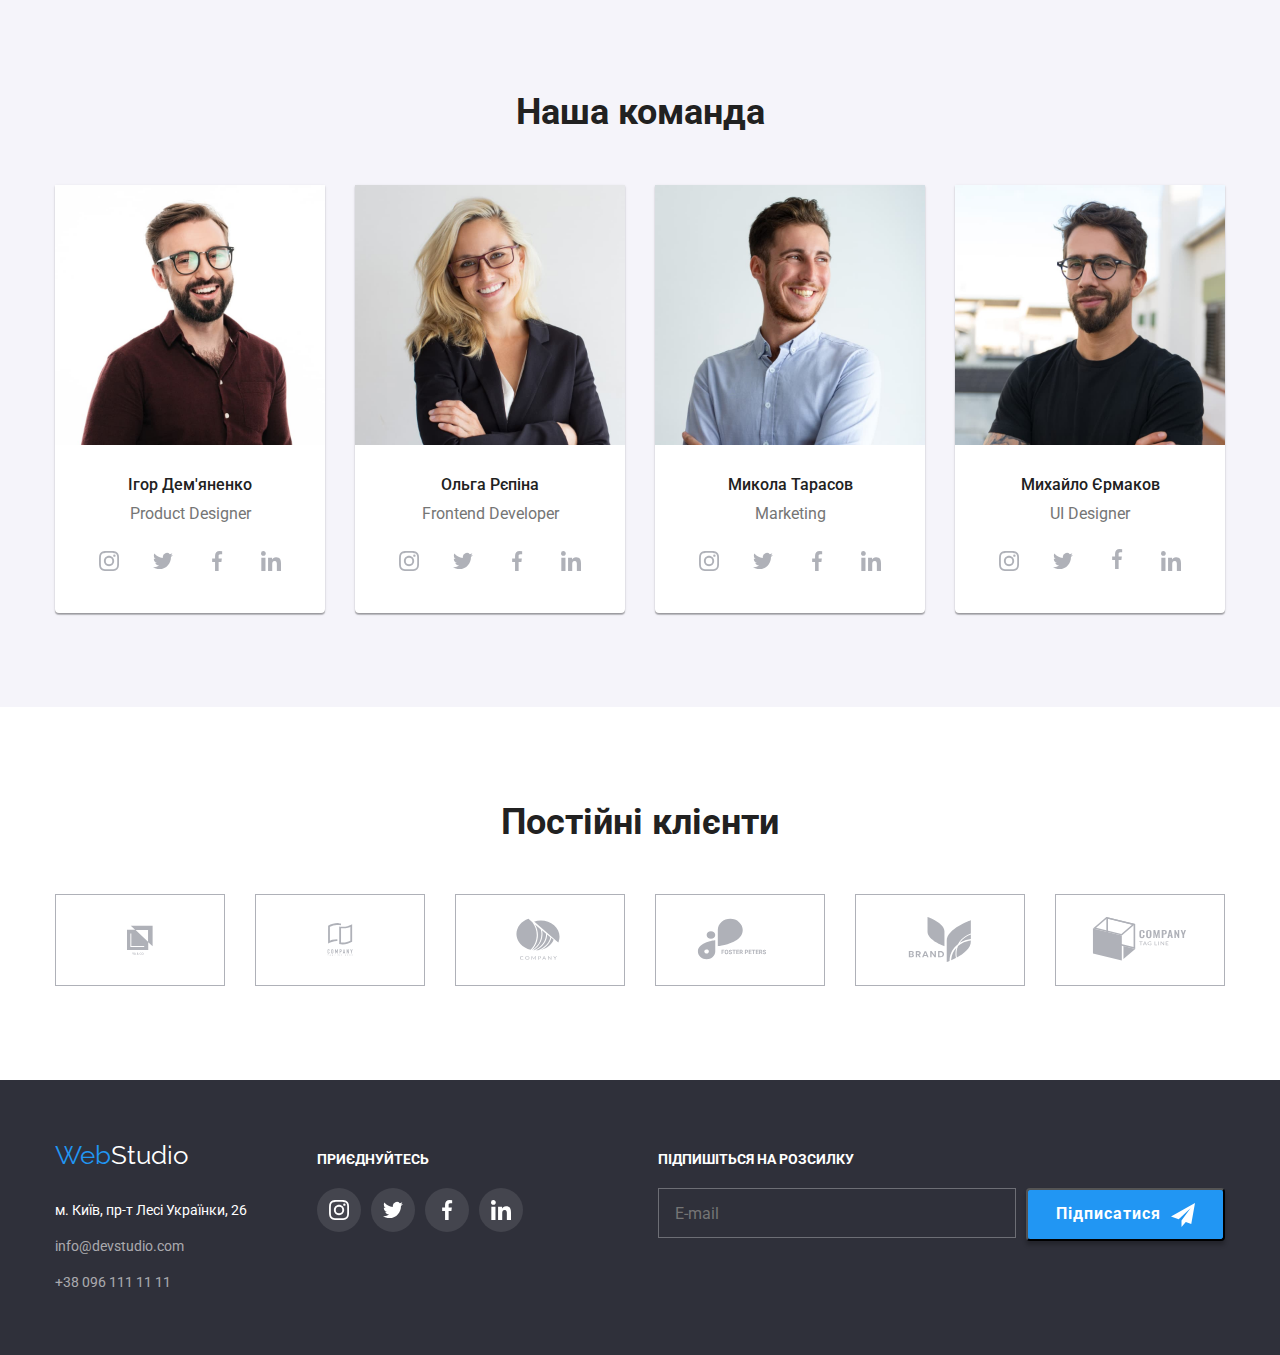
==== commit eb713e68: "modal.btn.scss doest comply" ====
--- a/index.html
+++ b/index.html
@@ -6,7 +6,7 @@
     <meta name="viewport" content="width=device-width, initial-scale=1.0" />
     <title>Web Studio</title>
     <link href="https://fonts.googleapis.com/css2?family=Raleway:wght@700&family=Roboto:wght@400;500;700;900&display=swap" rel="stylesheet">
-    <!-- <link rel="stylesheet" href="./css/styles.css"> -->
+    <link rel="stylesheet" href="./css/styles.css">
     <link rel="stylesheet" href="https://cdnjs.cloudflare.com/ajax/libs/modern-normalize/2.0.0/modern-normalize.min.css">
     <link rel="stylesheet" href="./css/main.min.css">
   </head>
--- a/css/styles.css
+++ b/css/styles.css
@@ -839,9 +839,6 @@
 /* Сделать интерактивным скрытый снизу чекбокс,чтобы
 кликая на его соседа,на скрытый чек применялся фокус */
 .form-agreement-input:focus + .form-agreement-field::before {
-  /* outline: 1px solid #212121; */
-}
-.form-agreement-input:focus + .form-agreement-field::before {
   outline: 1px solid #2196F3;
 }
 /* изменить у before св-во,если его сосед отмечен(чект) */
@@ -912,9 +909,9 @@
 .card-set__item:not(:last-child) {
   margin-right: 30px;
 }
-.employee {
-
-}
+/* .employee {
+
+} */
 .employee__image {
   margin-top: 0;
   margin-bottom: 0;
--- a/css/main.min.css
+++ b/css/main.min.css
@@ -1 +1 @@
-body{background-color:#fff;color:var(--primary-text-color);font-family:"Roboto",sans-serif}p,ul,ol,h1,h2,h3,h4,h5,h6{margin-top:0;margin-bottom:0}ul{list-style:none;padding:0;margin:0}img{display:block}.pointer{cursor:pointer}.flex-added{display:flex;align-items:center}.section{padding-top:94px;padding-bottom:94px}.container{margin:0 auto;padding-left:15px;padding-right:15px;width:1200px}/*# sourceMappingURL=main.min.css.map */+:root{--primary-text-color: #757575;--secondary-text-color: #212121;--accent-text-color: #2196F3;--white-color: #ffffff}body{background-color:#fff;color:var(--primary-text-color);font-family:"Roboto",sans-serif}p,ul,ol,h1,h2,h3,h4,h5,h6{margin-top:0;margin-bottom:0}ul{list-style:none;padding:0;margin:0}img{display:block}.pointer{cursor:pointer}.flex-added{display:flex;align-items:center}.section{padding-top:94px;padding-bottom:94px}.container{margin:0 auto;padding-left:15px;padding-right:15px;width:1200px}/*# sourceMappingURL=main.min.css.map */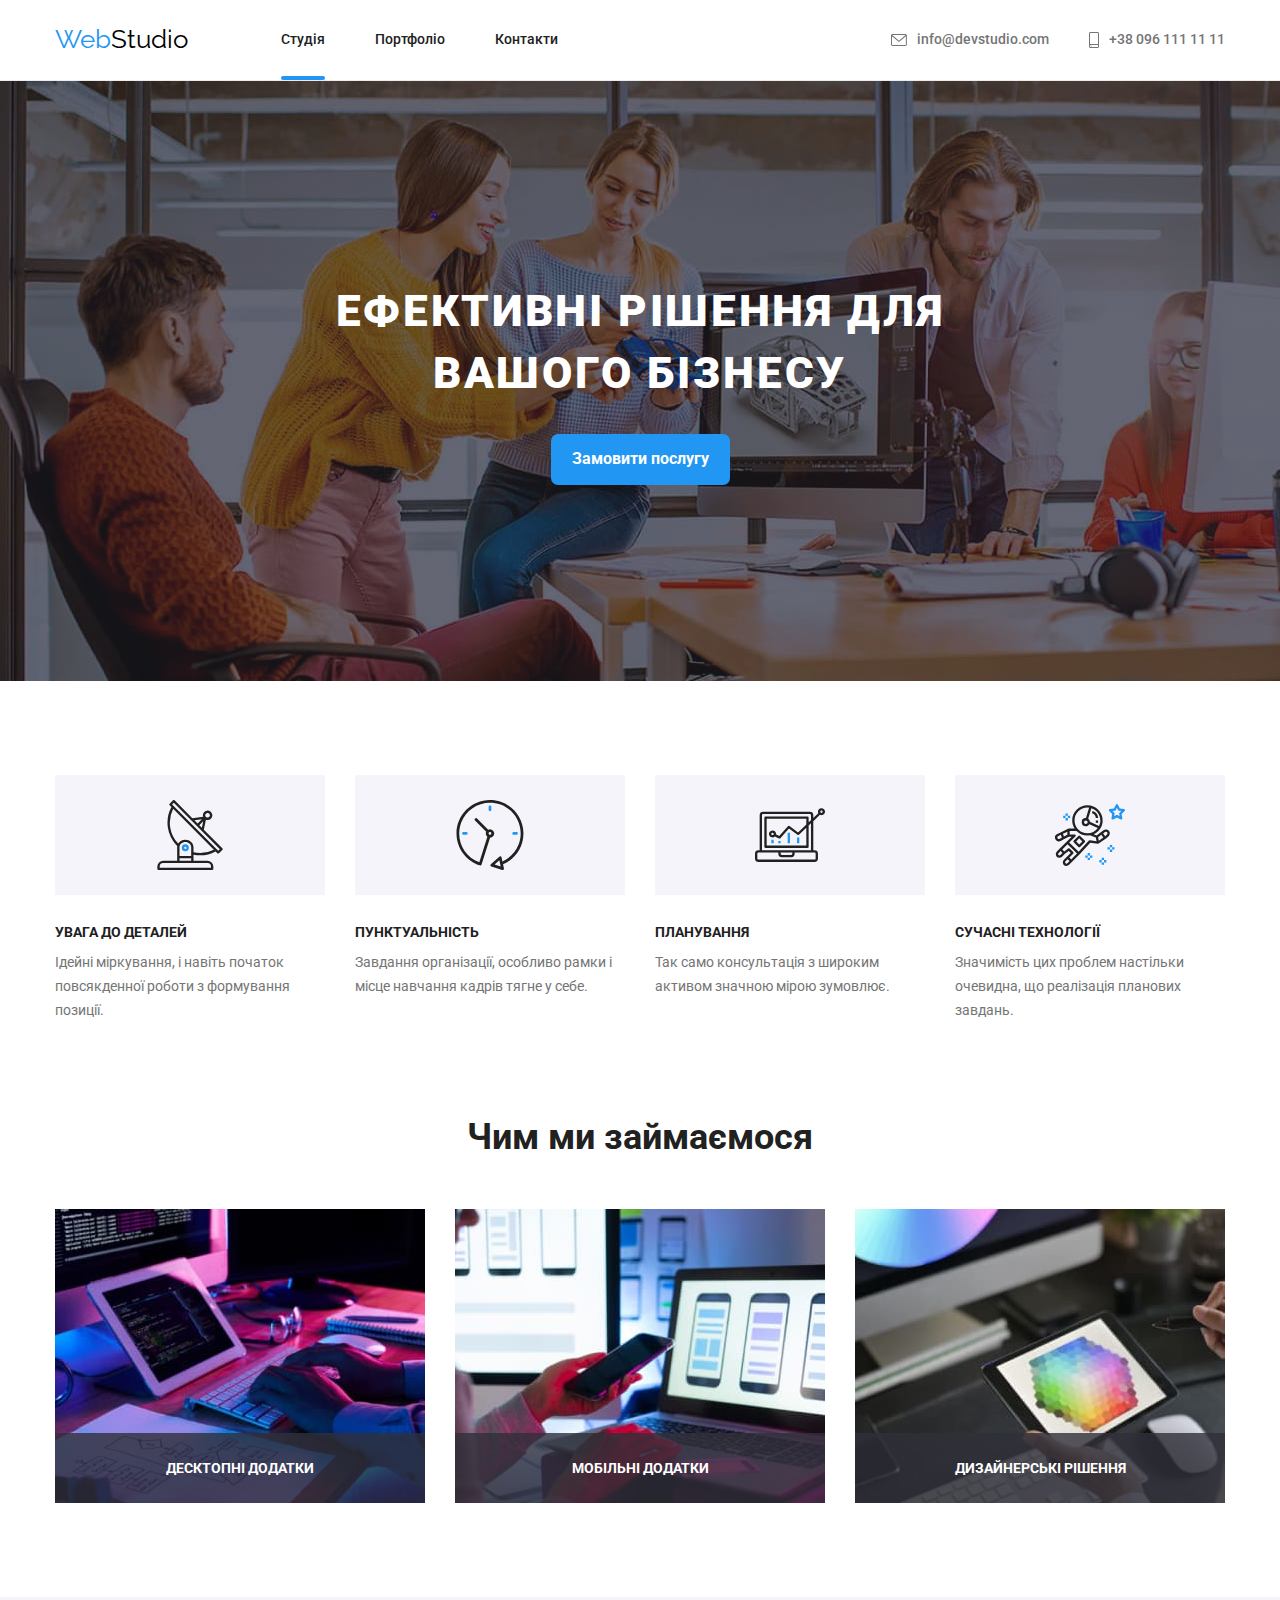
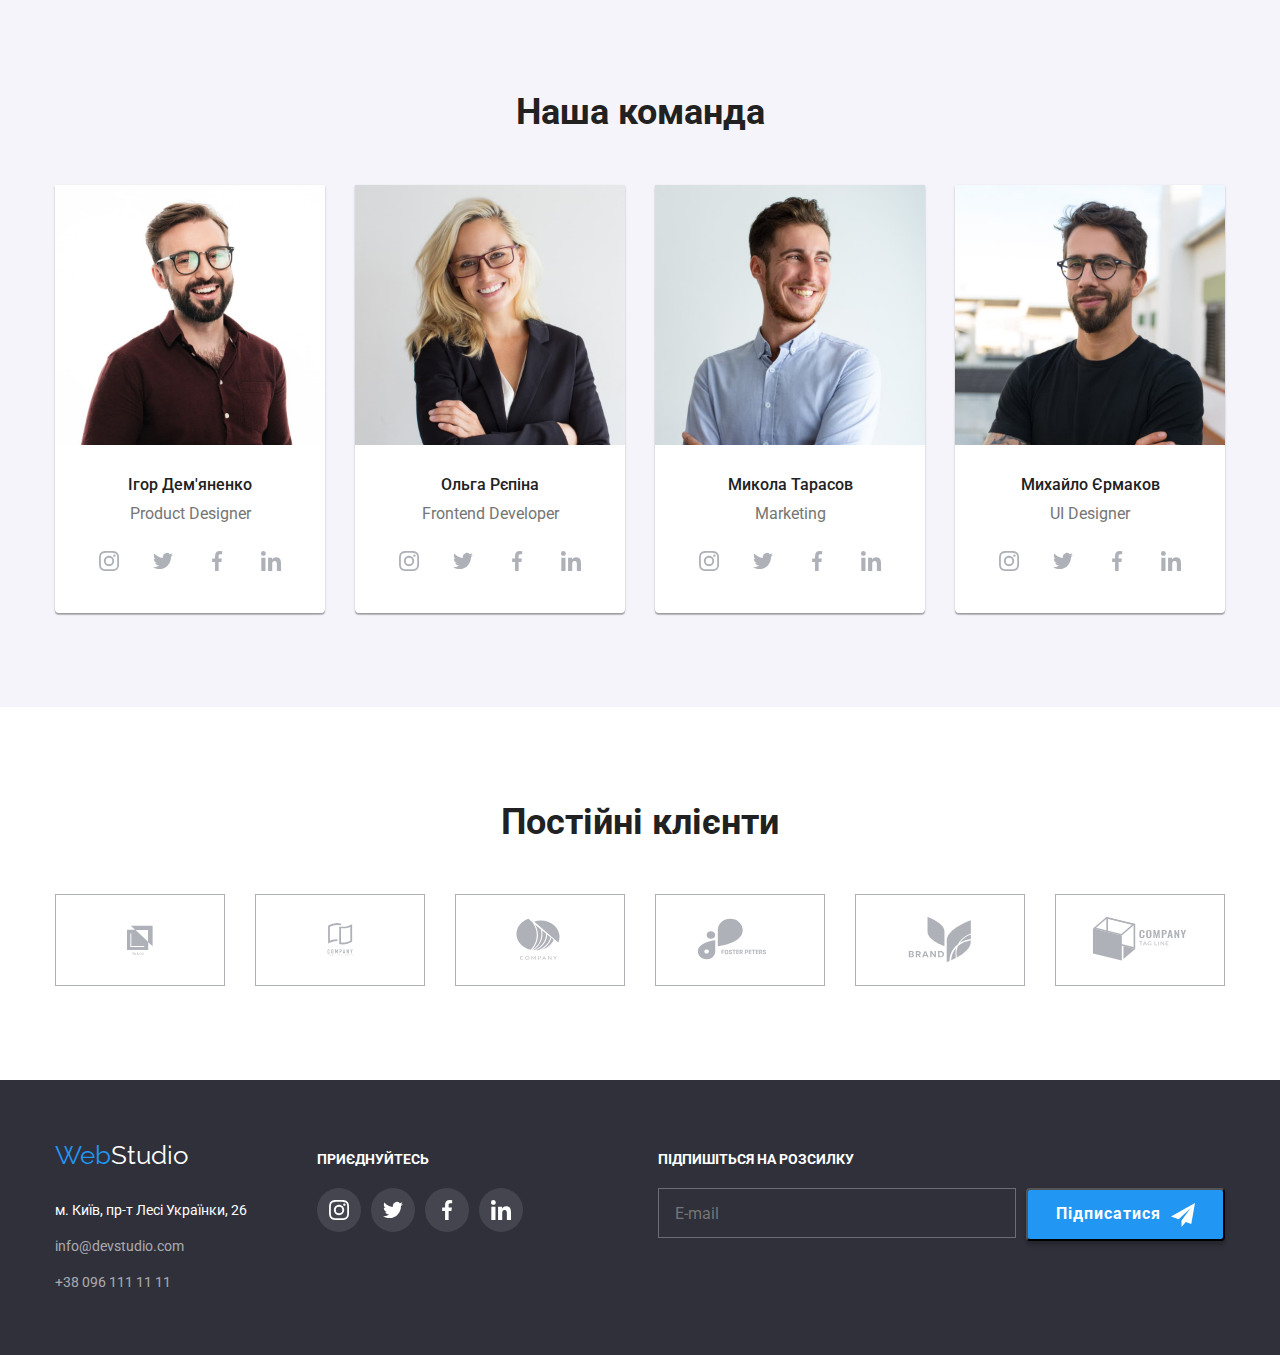
==== commit 5e11365a: "logo white" ====
--- a/index.html
+++ b/index.html
@@ -150,8 +150,8 @@
       </section>
                                          <!-- BEM block -->
       <section class="section-team">
-        <div class="section-team__container">
-        <h2 class="section-team__title">Наша команда</h2>
+        <div class="container">
+        <h2 class="section-title">Наша команда</h2>
         <ul class="card-set">
           <li class="card-set__item">
             <article class="employee">
@@ -303,7 +303,7 @@
                 </a>
               </li>
               <li class="social-info__item">
-                <a class="team-icons-link" href=""><svg class="social-info__pict">
+                <a class="social-info__link" href=""><svg class="social-info__pict">
                   <use href="./images/sprite.svg#icon-icon-facebook"></use>
                 </svg> </a>
               </li>
--- a/css/styles.css
+++ b/css/styles.css
@@ -50,6 +50,18 @@
   padding-left: 15px;
   padding-right: 15px;
   width: 1200px;
+}
+.hidden {
+  position: absolute;
+  width: 1px;
+  height: 1px;
+  margin: -1px;
+  border: 0;
+  padding: 0;
+  white-space: nowrap;
+  clip-path: inset(100%);
+  clip: rect(0 0 0 0);
+  overflow: hidden;
 }
 
                                      /* header */
@@ -214,18 +226,6 @@
   color: var(--secondary-text-color);
   text-align: center; 
 }
-.hidden {
-  position: absolute;
-  width: 1px;
-  height: 1px;
-  margin: -1px;
-  border: 0;
-  padding: 0;
-  white-space: nowrap;
-  clip-path: inset(100%);
-  clip: rect(0 0 0 0);
-  overflow: hidden;
-}
 .advantages {
   display: flex;
 }
@@ -873,7 +873,7 @@
 }
        /* End of Выпадающая форма */
      
-            /* Bem metodology */      
+            /* Bem metodology team */      
 .section-team {
     margin-right: auto;
     margin-left: auto;
@@ -887,7 +887,7 @@
   padding-right: 15px;
   width: 1200px;
 }
-.section-team__title {
+/* .section-team__title { =section-title
   margin-top: 0;
   margin-bottom: 50px;
   font-weight: 700;
@@ -895,7 +895,7 @@
   line-height: 1.2;
   color: var(--secondary-text-color);
   text-align: center; 
-} 
+}  */
 .card-set {
   display: flex;
   justify-content: center;
--- a/css/main.min.css
+++ b/css/main.min.css
@@ -1 +1 @@
-:root{--primary-text-color: #757575;--secondary-text-color: #212121;--accent-text-color: #2196F3;--white-color: #ffffff}body{background-color:#fff;color:var(--primary-text-color);font-family:"Roboto",sans-serif}p,ul,ol,h1,h2,h3,h4,h5,h6{margin-top:0;margin-bottom:0}ul{list-style:none;padding:0;margin:0}img{display:block}.pointer{cursor:pointer}.flex-added{display:flex;align-items:center}.section{padding-top:94px;padding-bottom:94px}.container{margin:0 auto;padding-left:15px;padding-right:15px;width:1200px}/*# sourceMappingURL=main.min.css.map */+:root{--primary-text-color: #757575;--secondary-text-color: #212121;--accent-text-color: #2196F3;--white-color: #ffffff}body{background-color:#fff;color:var(--primary-text-color);font-family:"Roboto",sans-serif}p,ul,ol,h1,h2,h3,h4,h5,h6{margin-top:0;margin-bottom:0}ul{list-style:none;padding:0;margin:0}img{display:block}.pointer{cursor:pointer}.flex-added{display:flex;align-items:center}.section{padding-top:94px;padding-bottom:94px}.hidden{position:absolute;width:1px;height:1px;margin:-1px;border:0;padding:0;white-space:nowrap;-webkit-clip-path:inset(100%);clip-path:inset(100%);clip:rect(0 0 0 0);overflow:hidden}.container{margin:0 auto;padding-left:15px;padding-right:15px;width:1200px}.page-header{border-bottom:1px solid #ececec}.page-header__container{display:flex;align-items:center;margin:0 auto;padding-left:15px;padding-right:15px;width:1200px}.main-logo{display:inline-block;font-family:"Raleway",sans-serif;font-size:26px;line-height:1.2;color:var(--accent-text-color);text-decoration:none}.main-logo--black{color:#000}.nav{display:flex;align-items:center}.nav__list{display:flex;margin-left:93px}.nav__item:not(:last-child){margin-right:50px}.nav__link{position:relative;display:block;padding-top:32px;padding-bottom:32px;font-family:inherit;font-weight:500;font-size:14px;line-height:1.14;color:var(--secondary-text-color);transition:color 250ms cubic-bezier(0.4, 0, 0.2, 1);text-decoration:none}.nav__link::after{position:absolute;left:0;bottom:0;content:"";display:block;width:100%;height:4px;background-color:var(--accent-text-color);border-radius:2px;opacity:0}.nav__link.current::after{opacity:1}.nav__link:hover,.nav__link:focus{color:var(--accent-text-color)}.contacts{display:flex;margin-left:auto}.contacts__item:not(:last-child){margin-right:40px}.contacts__link{display:flex;align-items:center;font-weight:500;font-size:14px;line-height:1.14;color:var(--primary-text-color);transition:color 250ms cubic-bezier(0.4, 0, 0.2, 1);text-decoration:none}.contacts__link:hover,.contacts__link:focus{color:var(--accent-text-color)}.contacts__envelope{width:16px;height:12px;margin-right:10px;transition:fill 250ms cubic-bezier(0.4, 0, 0.2, 1);fill:currentColor}.contacts__envelope:hover,.contacts__envelope:focus{fill:var(--accent-text-color)}.contacts__smartphone{width:10px;height:16px;margin-right:10px;transition:fill 250ms cubic-bezier(0.4, 0, 0.2, 1);fill:currentColor}.contacts__smartphone:hover,.contacts__smartphone:focus{fill:var(--accent-text-color)}.backdrop{position:fixed;top:0;left:0;width:100vw;height:100vh;scale:1;background-color:rgba(0,0,0,.2);transition:opacity 250ms cubic-bezier(0.4, 0, 0.2, 1),visibility 250ms cubic-bezier(0.4, 0, 0.2, 1),scale 250ms cubic-bezier(0.4, 0, 0.2, 1)}.backdrop.is-hidden{opacity:0;visibility:hidden;pointer-events:none;scale:0}.modal{position:absolute;top:50%;left:50%;transform:translate(-50%, -50%);width:528px;height:580px;padding:40px;background-color:#fff}.modal-close-btn{position:absolute;top:8px;right:8px;display:flex;justify-content:center;align-items:center;width:30px;height:30px;padding:0;border-radius:50%;background-color:rgba(0,0,0,0);border:1px solid rgba(0,0,0,.1);cursor:pointer}.modal-close-icon{fill:#000;transition:fill 250ms cubic-bezier(0.4, 0, 0.2, 1)}.modal-close-btn:focus,.modal-close-btn:hover .modal-close-icon{fill:#2196f3}.form-title{display:block;margin-top:0;margin-right:auto;margin-left:auto;margin-bottom:12px;font-style:normal;font-weight:700;font-size:20px;line-height:1.15;text-align:center;color:#212121}.form-field{display:block;width:100%;margin-bottom:10px;width:448px;height:58px}.form-field-message{display:block;width:100%;margin-bottom:20px;width:448px;height:138px}.form-contact-inscription{margin-bottom:4px;font-style:normal;font-weight:400;font-size:12px;line-height:1.16;color:#757575}.form-field-input-wrapper{position:relative;display:block;margin-bottom:10px}.form-input{width:100%;height:40px;padding-left:42px;border:1px solid rgba(33,33,33,.2);border-radius:4px;transition:border-color,250ms,cubic-bezier(0.4, 0, 0.2, 1)}.form-input:focus,.form-user-message:focus{outline:none;border-color:#2196f3}.form-input:focus+.form-input-icon{fill:#2196f3}.form-input-icon{position:absolute;top:50%;transform:translateY(-50%);left:12px;width:18px;height:18px;transition:fill 250ms cubic-bezier(0.4, 0, 0.2, 1)}.form-user-message{width:100%;height:120px;margin-bottom:20px;padding:12px 16px;border:1px solid rgba(33,33,33,.2);border-radius:4px;resize:none;transition:border-color,250ms,cubic-bezier(0.4, 0, 0.2, 1)}.form-user-message::-moz-placeholder{font-style:normal;font-weight:400;font-size:12px;line-height:1.14;color:rgba(117,117,117,.5)}.form-user-message::placeholder{font-style:normal;font-weight:400;font-size:12px;line-height:1.14;color:rgba(117,117,117,.5)}.form-agreement-wrapper{display:flex;margin-bottom:30px;margin-left:20px}.form-agreement-field{display:flex;align-items:center}.form-agreement-field::before{display:inline-block;content:"";width:16px;height:16px;margin-right:10px;outline:1px solid #212121}.form-agreement-input{margin-right:8px;fill:#212121}.form-agreement-input:focus+.form-agreement-field::before{outline:1px solid #2196f3}.form-agreement-input:checked+.form-agreement-field::before{background-image:url(../images/icon\ check.svg)}.form-agreement-text{font-style:normal;font-weight:400;font-size:14px;line-height:1.7;color:#757575}.form-agreement-text-part{text-decoration-line:underline;color:#2196f3}.form-btn{display:block;margin-top:0;margin-bottom:0;margin-left:auto;margin-right:auto;padding:10px 50px;border-radius:4px;font-style:normal;font-weight:700;font-size:16px;line-height:1.8;color:#fff;background-color:#2196f3}.section-title{margin-top:0;margin-bottom:50px;font-weight:700;font-size:36px;line-height:1.2;color:var(--secondary-text-color);text-align:center}.social-info{display:flex;margin:0 auto;width:206px;height:44px}.social-info__item{display:flex;width:44px;height:44px;justify-content:center;align-items:center}.social-info__item+.social-info__item{margin-left:10px}.social-info__link{display:flex;width:100%;height:100%;justify-content:center;align-items:center;border-radius:50%;transition:background-color 250ms cubic-bezier(0.4, 0, 0.2, 1)}.social-info__link:hover,.social-info__link:focus{background-color:var(--accent-text-color)}.social-info__pict{width:20px;height:20px;fill:#afb1b8;transition:fill 250ms cubic-bezier(0.4, 0, 0.2, 1)}.social-info__link:hover .social-info__pict,social-info__pict:focus .social-info__pict{fill:#fff}.footer{padding-top:60px;padding-bottom:60px;background-color:#2f303a}.footer-main{display:flex;align-items:baseline}.footer-logo{margin-top:0;margin-bottom:28px}.footer-contacts{margin-right:70px}.footer-social-title{margin-bottom:20px;font-family:"Roboto";font-style:normal;font-weight:700;font-size:14px;line-height:1.14;text-transform:uppercase;color:var(--white-color)}.footer-social-list{display:flex;margin:auto auto;width:206px;height:44px}.footer-social-item{display:flex;width:44px;height:44px;justify-content:center;align-items:center}.footer-social-item+.footer-social-item{margin-left:10px}.footer-social-link{background-color:rgba(255,255,255,.1);display:flex;justify-content:center;align-items:center;width:100%;height:100%;transition:background-color 250ms cubic-bezier(0.4, 0, 0.2, 1);border-radius:50%}.footer-social-link:hover,.footer-social-link:focus{background-color:var(--accent-text-color)}.footer-social-logo{width:20px;height:20px;fill:#fff}.adress-list-item:not(:last-child){margin-bottom:12px}.address-location{margin-bottom:12px;font-style:normal;font-weight:400;font-size:14px;line-height:1.7;color:var(--white-color);text-decoration:none}.logo-part-bottom{color:#fff}.address-mail,.address-tel{font-style:normal;font-size:14px;line-height:1.7;color:rgba(255,255,255,.6);text-decoration:none}.footer-subscribe{margin-left:auto}.footer-subscribe-call{display:inline-block;margin-bottom:20px;font-style:normal;font-weight:700;font-size:14px;line-height:1.14;text-transform:uppercase;color:#fff}.footer-form{display:flex}.footer-form-input{margin-right:10px;padding-left:16px;width:358px;height:50px;font-style:normal;font-weight:400;font-size:16px;line-height:1.2;color:rgba(255,255,255,.6);background-color:#2f303a;border:1px solid rgba(255,255,255,.3)}.footer-form-btn{display:flex;padding:10px 28px;font-style:normal;font-weight:700;font-size:16px;line-height:1.8;align-items:center;text-align:center;letter-spacing:.06em;color:#fff;background-color:#2196f3;box-shadow:0px 4px 4px rgba(0,0,0,.25);border-radius:4px;cursor:pointer}.footer-form-btn::after{content:"";margin-left:10px;width:24px;height:24px;background-image:url(../images/icon\ send.svg)}.hero{margin-right:auto;margin-left:auto;padding-top:200px;padding-bottom:200px;background-image:linear-gradient(rgba(47, 48, 58, 0.4), rgba(47, 48, 58, 0.4)),url(../images/hero-background.jpg);background-color:#212121;text-align:center;max-width:1600px;height:600px}.hero-title{width:696px;margin:0 auto 30px;font-weight:900;font-size:44px;line-height:1.4;color:#fff;letter-spacing:.06em;text-transform:uppercase}.hero-btn{display:inline-block;padding:10px 20px;margin-top:0;margin-bottom:0;font-family:inherit;font-weight:700;font-size:16px;line-height:1.8;color:var(--white-color);background-color:var(--accent-text-color);border:1px solid rgba(0,0,0,0);border-radius:7px}.advantages-section{padding-top:94px;padding-bottom:0}.advantages{display:flex}.advantages .advantages-item+.advantages-item{margin-left:30px}.advantages-item{width:270px}.advantages-icons{display:flex;-o-object-fit:contain;object-fit:contain;justify-content:center;align-items:center;width:270px;height:120px;margin-bottom:30px;background-color:#f5f4fa}.advantages-icons-item{width:70px;height:70px}.advantages-title{margin-top:0;margin-bottom:10px;font-weight:700;font-size:14px;line-height:1.14;color:var(--secondary-text-color);text-transform:uppercase}.advantages-text{margin-bottom:0px;margin-top:0;font-size:14px;line-height:1.7}.deal-list{display:flex;justify-content:center}.deal-image-wrap{position:relative}.deal-image-thumb{position:absolute;display:flex;left:0;bottom:0;justify-content:center;align-items:center;width:370px;height:70px;background-color:rgba(47,48,58,.8)}.deal-image-text{font-family:"Roboto";font-style:normal;font-weight:700;font-size:14px;line-height:1.15;text-align:center;text-transform:uppercase;color:#fff}.deal-list-item:not(:last-child){margin-right:30px}.section-team{margin-right:auto;margin-left:auto;padding-top:94px;padding-bottom:94px;background-color:#f5f4fa}.section-team__container{margin:0 auto;padding-left:15px;padding-right:15px;width:1200px}.section-team__title{margin-top:0;margin-bottom:50px;font-weight:700;font-size:36px;line-height:1.2;color:var(--secondary-text-color);text-align:center}.card-set{display:flex;justify-content:center;margin-top:0}.card-set__item{background-color:#fff;box-shadow:0px 1px 3px rgba(0,0,0,.12),0px 1px 1px rgba(0,0,0,.14),0px 2px 1px rgba(0,0,0,.2);border-radius:0px 0px 4px 4px}.card-set__item:not(:last-child){margin-right:30px}.employee__image{margin-top:0;margin-bottom:0}.employee__meta{padding-top:30px;padding-bottom:30px}.employee__name{margin-top:0;margin-bottom:10px;font-weight:500;font-size:16px;line-height:1.2;color:var(--secondary-text-color);text-align:center}.employee__position{margin-top:0;margin-bottom:16px;font-size:16px;line-height:1.2;text-align:center}.clients-list{display:flex}.clients-list-item{display:flex;justify-content:center;align-items:center;width:170px;height:92px;border-radius:5px}.clients-list-item+.clients-list-item{margin-left:30px}.clients-list-link{display:flex;width:100%;height:100%;border:1px solid #afb1b8;align-items:center;justify-content:center;fill:#afb1b8;transition:border 250ms cubic-bezier(0.4, 0, 0.2, 1),fill 250ms cubic-bezier(0.4, 0, 0.2, 1)}.clients-list-link:hover,.clients-list-link:focus{fill:var(--accent-text-color);border:1px solid #2196f3}.item-logo{width:106px;height:60px}.filter{display:flex;justify-content:center;margin-bottom:50px}.filter .filter-item+.filter-item{margin-left:8px}.filter-btn{padding:6px 22px;font-weight:500;font-size:16px;line-height:1.6;color:var(--secondary-text-color);background-color:#f5f4fa;transition:color 250ms cubic-bezier(0.4, 0, 0.2, 1),background-color 250ms cubic-bezier(0.4, 0, 0.2, 1),box-shadow 250ms cubic-bezier(0.4, 0, 0.2, 1);border:none;border-radius:4px}.filter-btn:hover,.filter-btn:focus{color:var(--white-color);background-color:var(--accent-text-color);box-shadow:0px 3px 1px rgba(0,0,0,.1),0px 1px 2px rgba(0,0,0,.08),0px 2px 2px rgba(0,0,0,.12)}.cards{display:flex;flex-wrap:wrap}.cards a{text-decoration:none}.cards-item{margin-right:30px;margin-bottom:30px;width:370px}.cards-item:nth-child(3n){margin-right:0}.cards-item:nth-last-child(-n+3){margin-bottom:0}.cards-link{display:block;width:100%;height:100%;transition:box-shadow 250ms cubic-bezier(0.4, 0, 0.2, 1)}.cards-link:hover,.cards-link:focus{box-shadow:0px 4px 4px rgba(0,0,0,.25)}.cards-image-wrap{position:relative;overflow:hidden}.cards-image-wrap-thumb{position:absolute;left:0;bottom:0;top:100%;opacity:0;width:370px;height:294px;transform:translateY(100%);background-color:rgba(33,150,243,.9);transition:opacity 250ms cubic-bezier(0.4, 0, 0.2, 1),transform 250ms cubic-bezier(0.4, 0, 0.2, 1)}.cards-link:hover .cards-image-wrap-thumb{opacity:1;transform:translateY(-100%)}.cards-image-wrap-text{display:inline-block;padding:63px 24px;color:#fff;font-family:Roboto;font-size:18px;font-weight:400;line-height:1.6;text-align:left}.cards-content{padding-top:20px;padding-right:24px;padding-bottom:20px;padding-left:24px;border-right:1px solid #eee;border-bottom:1px solid #eee;border-left:1px solid #eee}.cards-disc{margin-top:0;margin-bottom:4px;margin-left:0;font-weight:700;font-size:18px;line-height:2;color:var(--secondary-text-color)}.cards-text{margin-left:0;font-size:16px;line-height:1.9;color:var(--primary-text-color)}/*# sourceMappingURL=main.min.css.map */